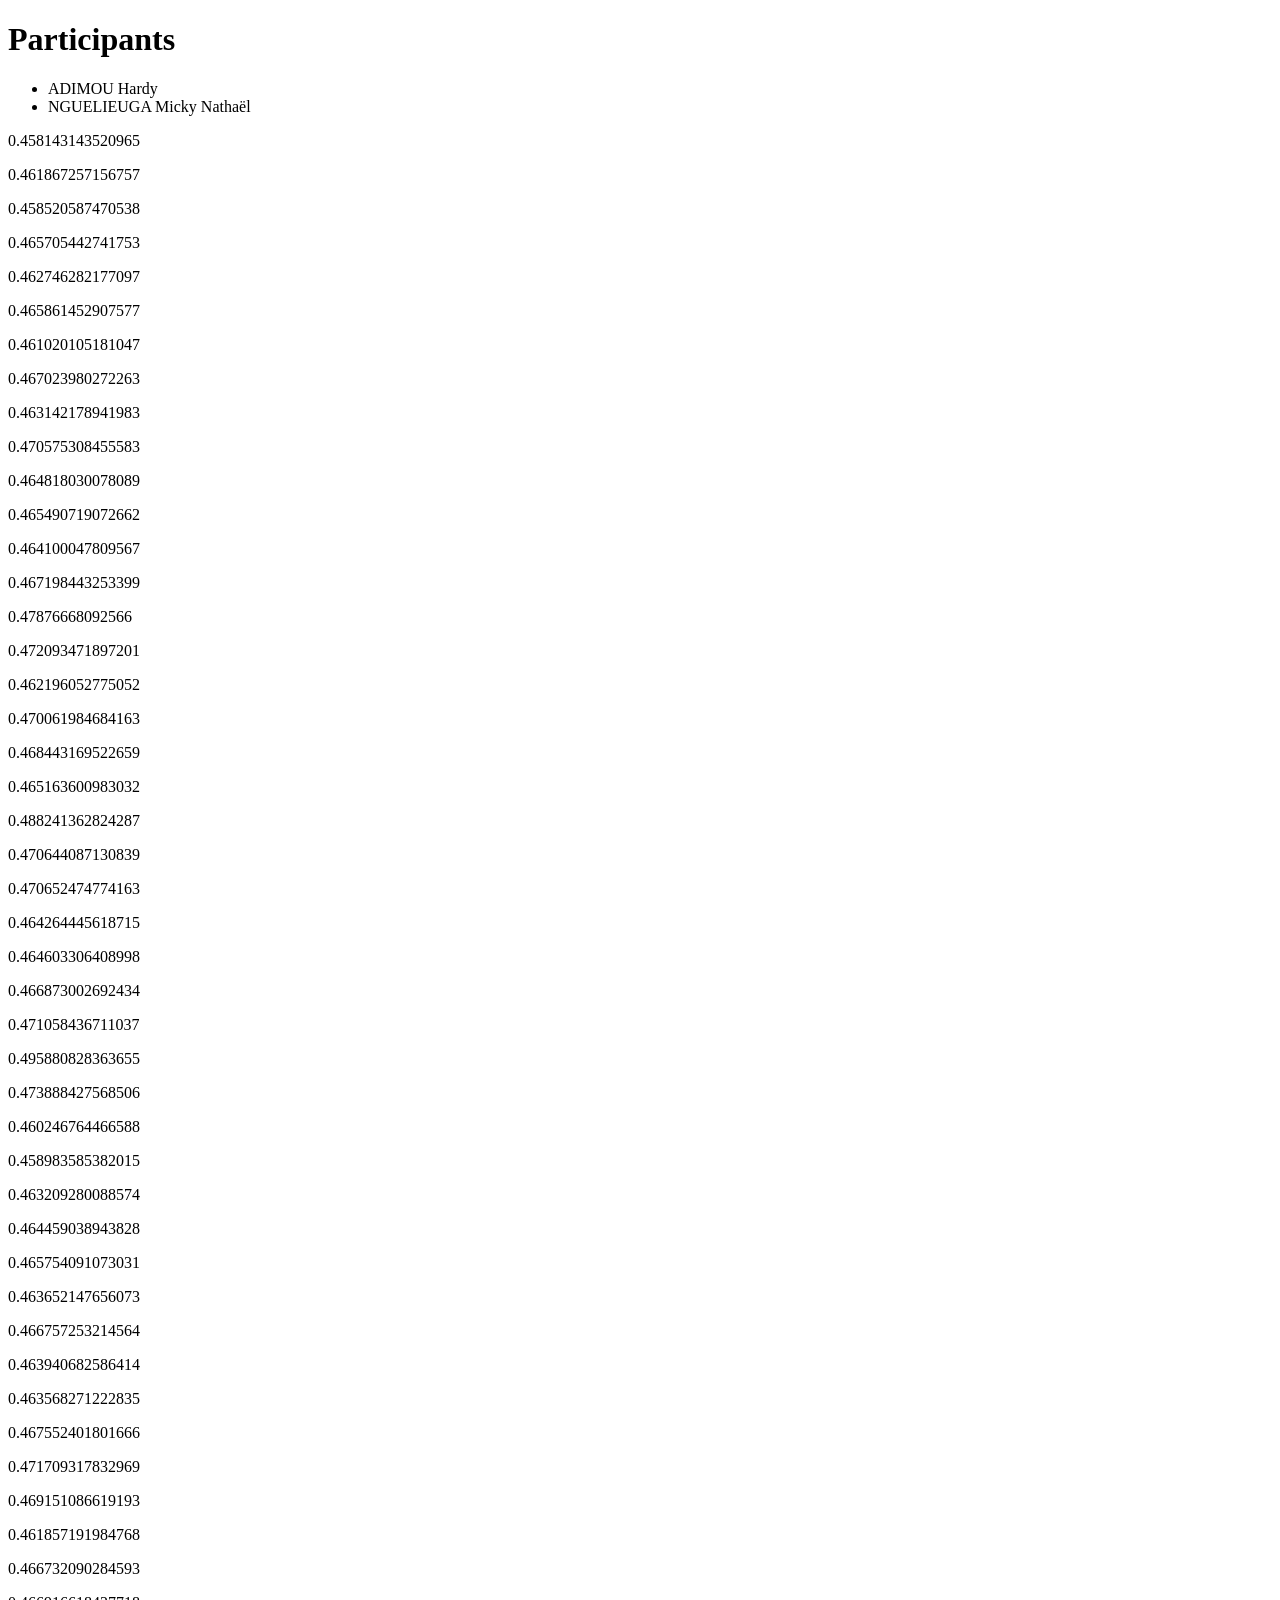
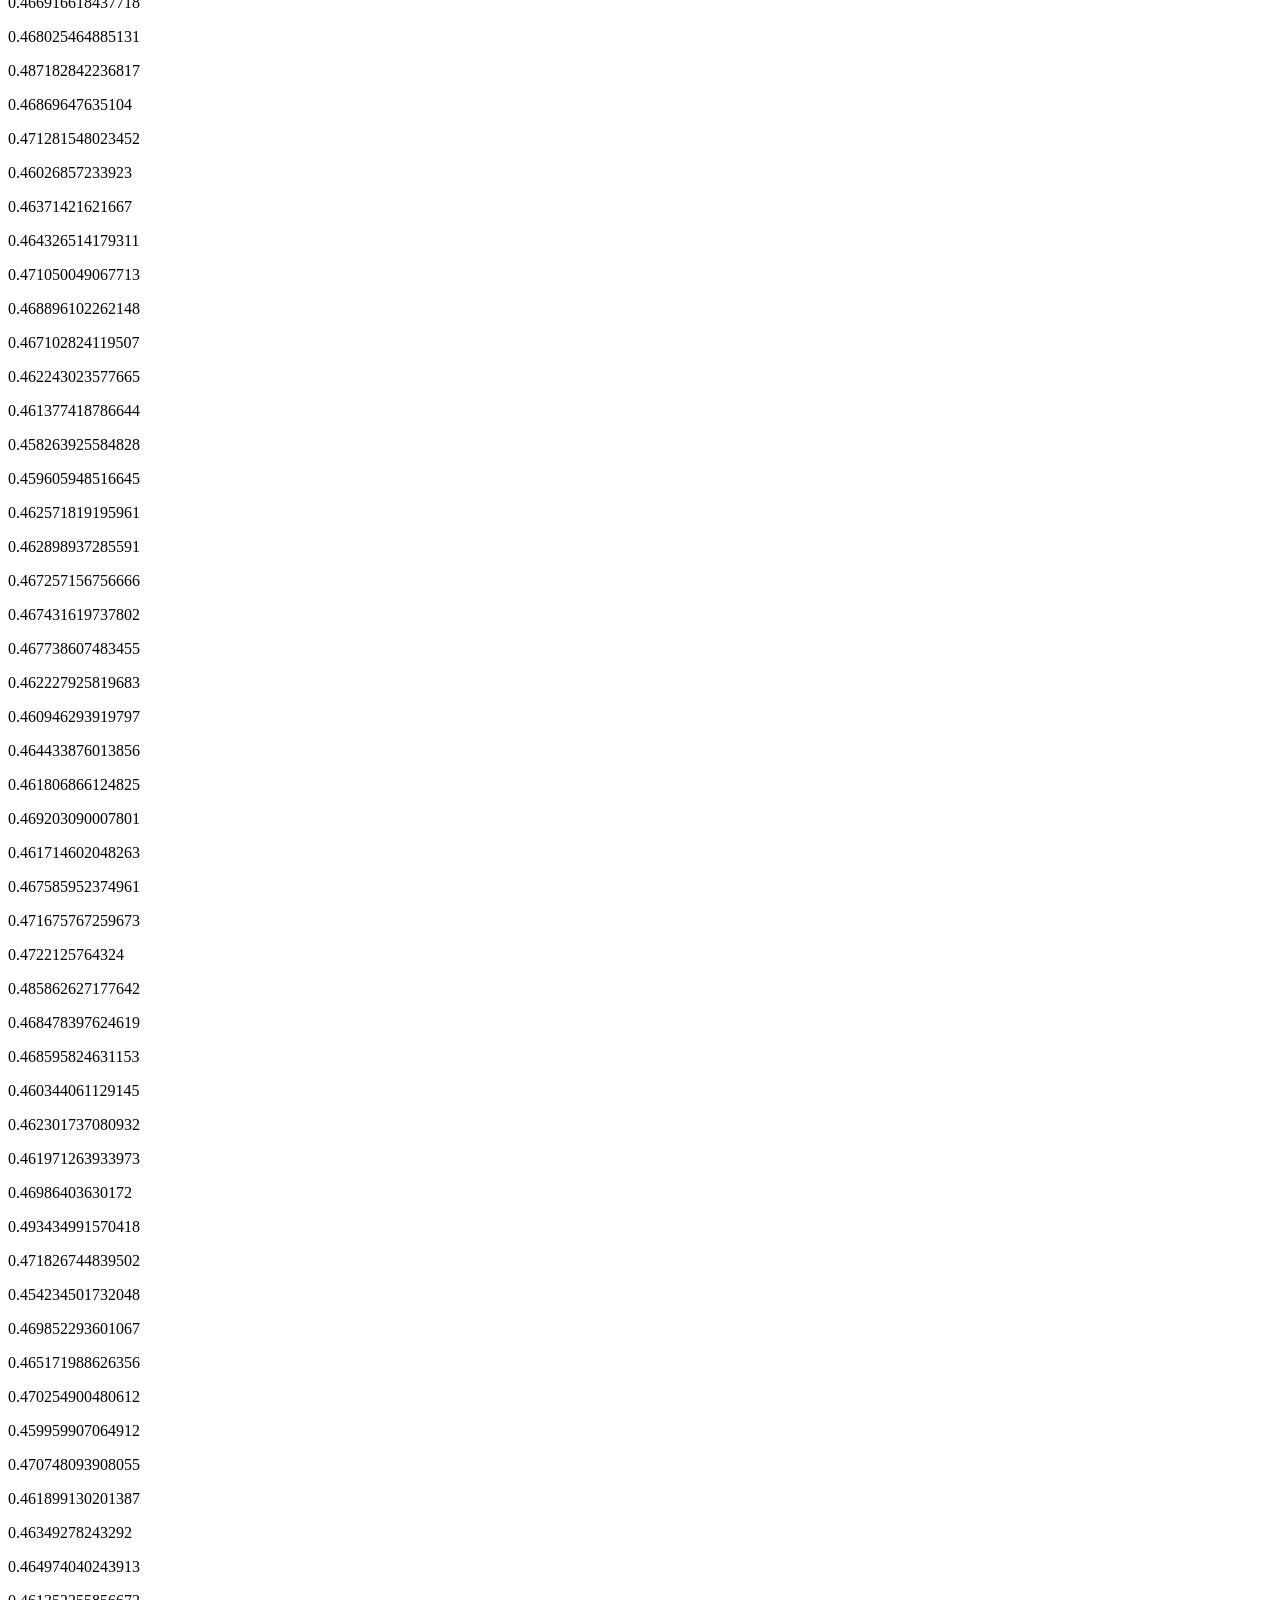
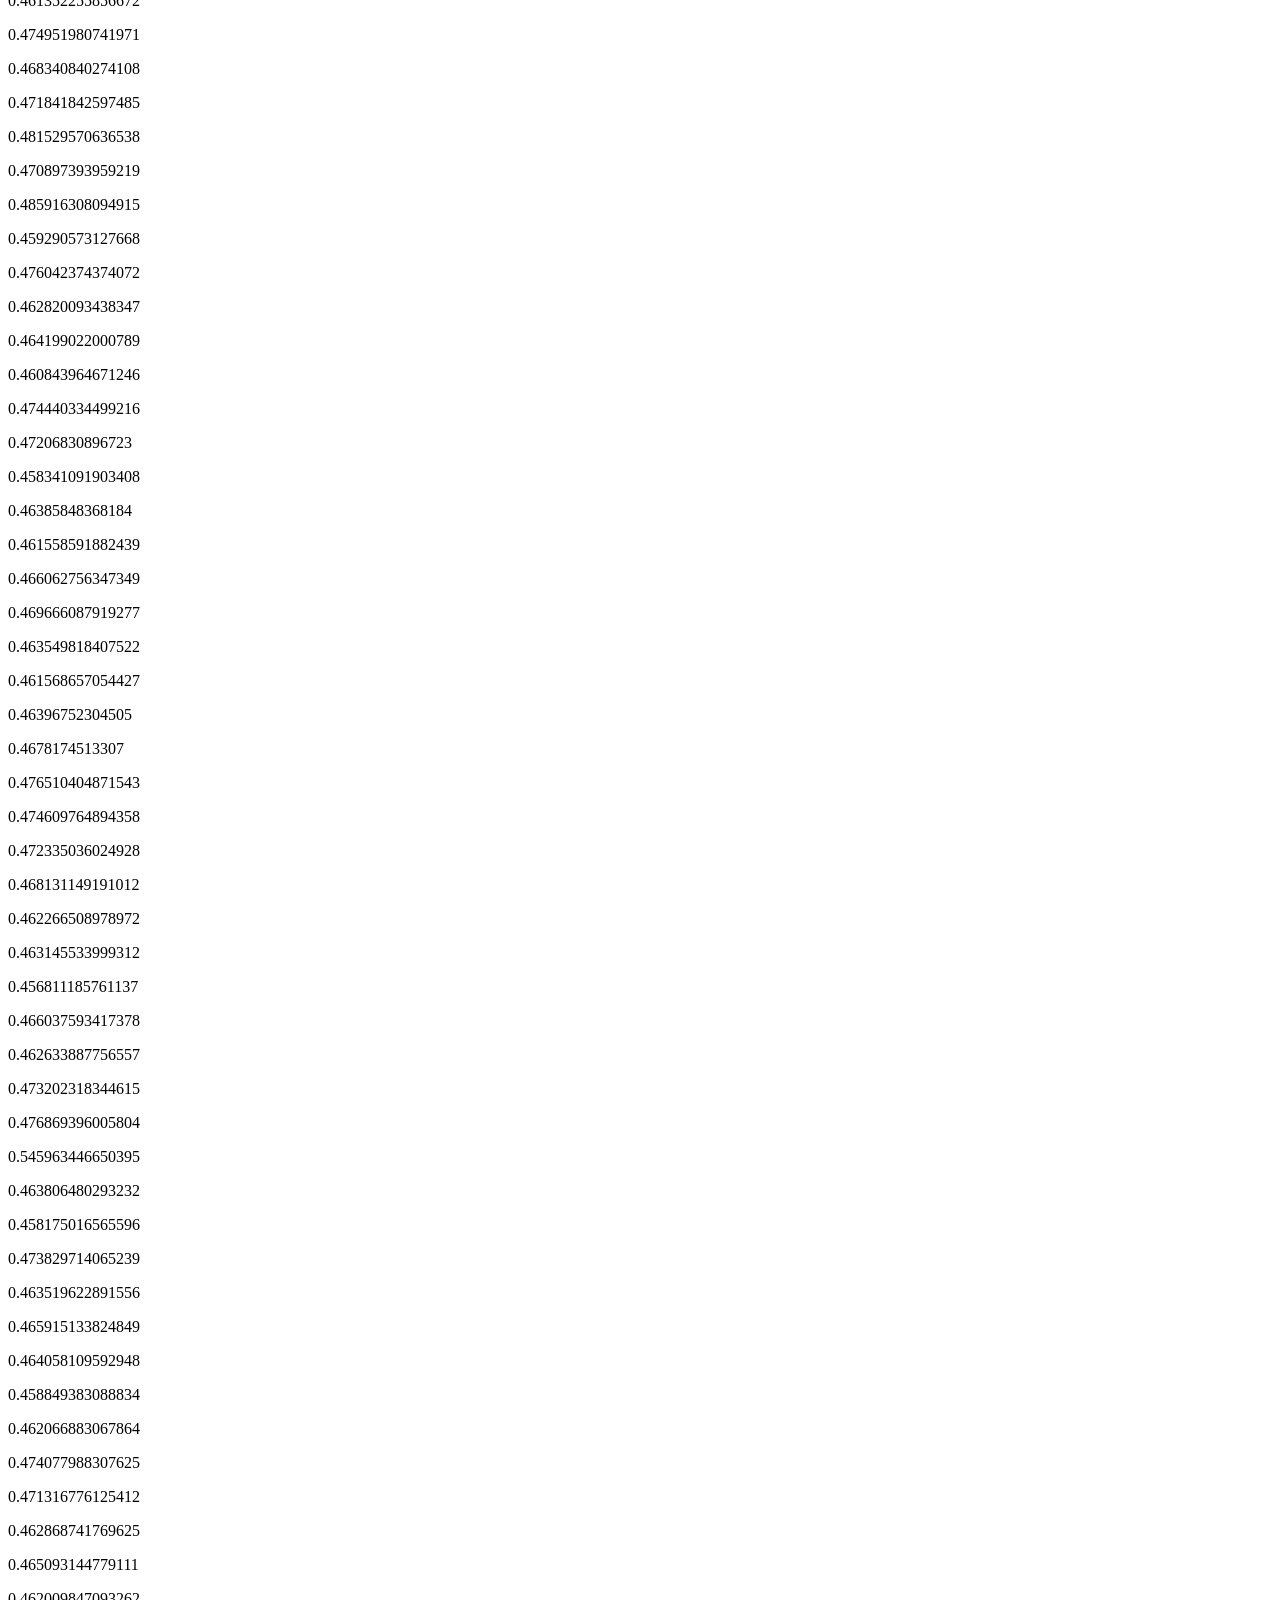
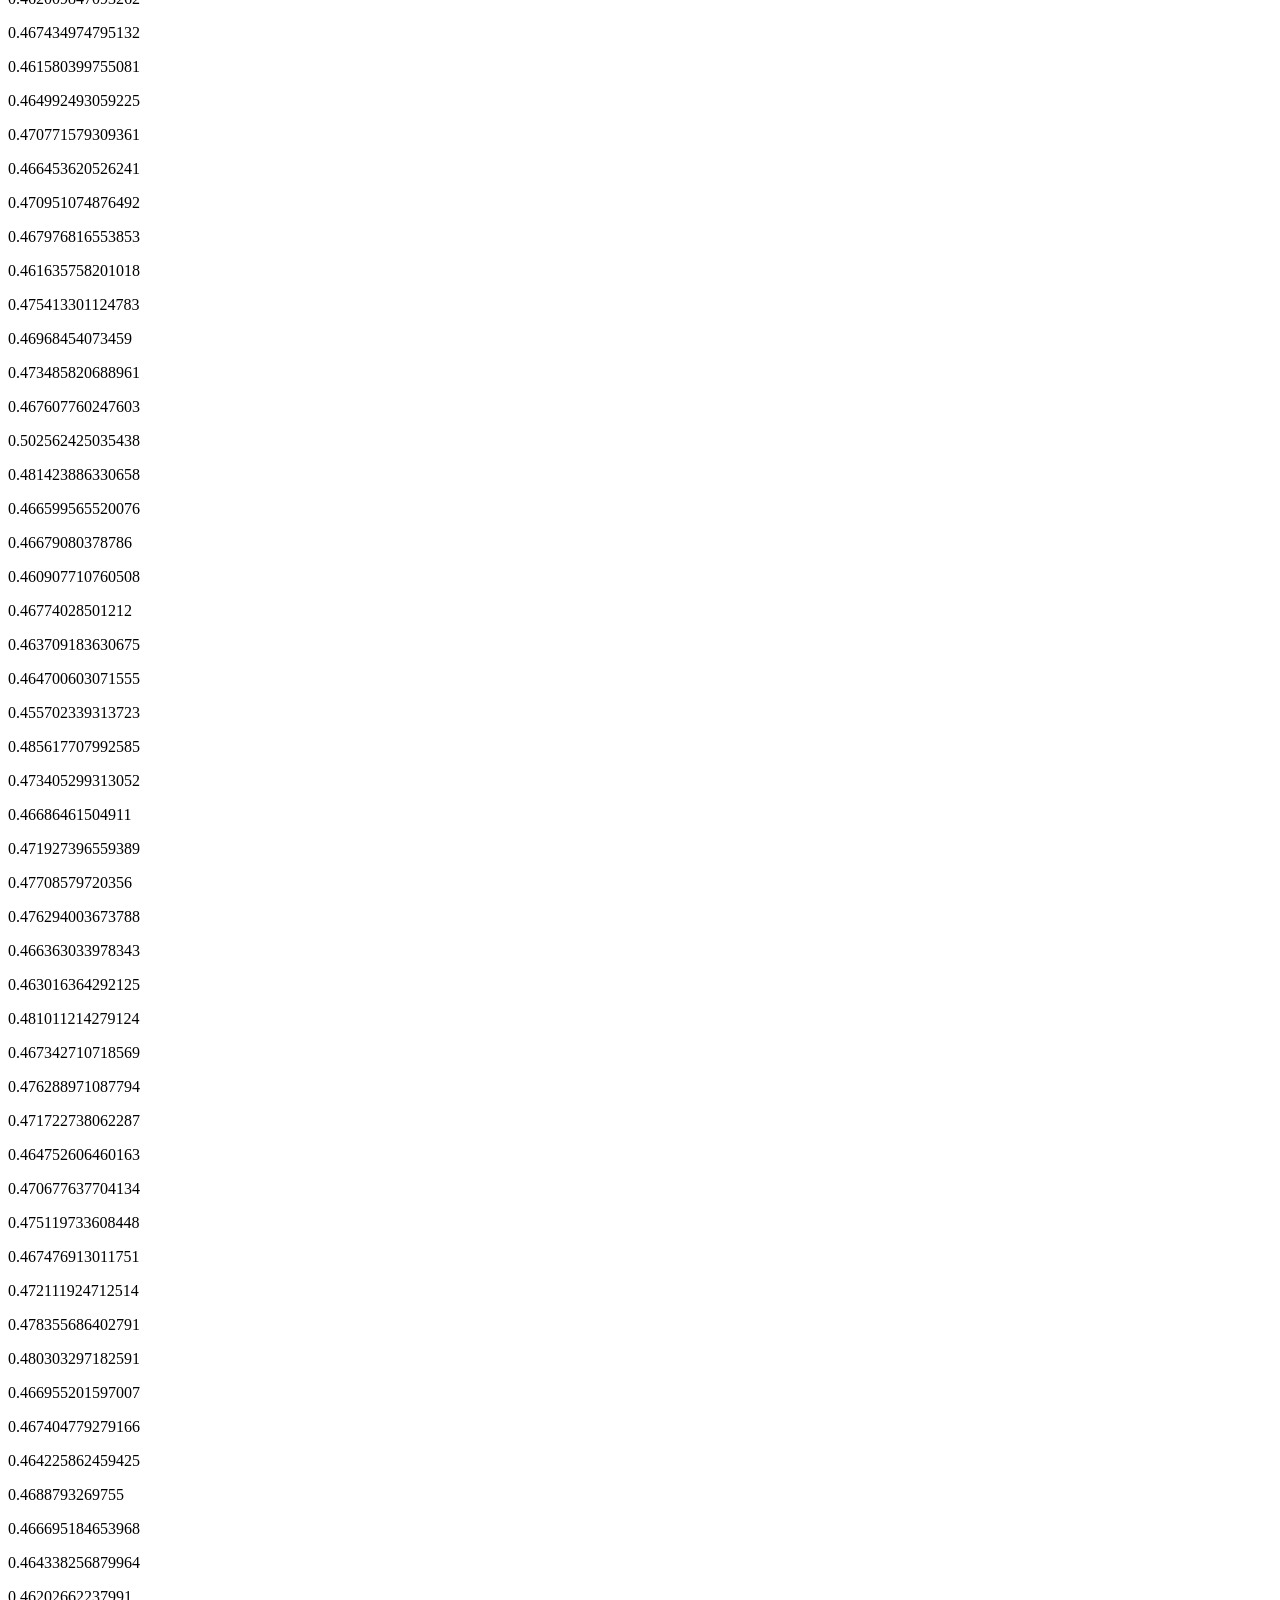
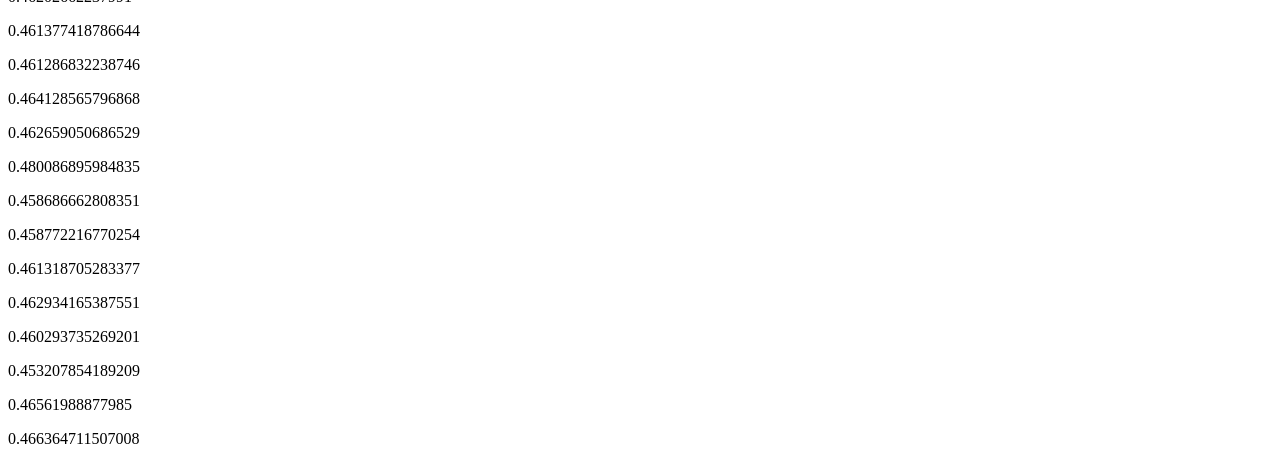
==== index.html @ 24186b00 "initial commit" ====
<!DOCTYPE html>
<html>
<head>
	<title>Visu</title>
	<script type="text/javascript" src="data.js"></script>
	<script type="text/javascript" src="d3.v7.min.js"></script>
</head>
<body>
<h1>Participants</h1>
<ul>
    <li>ADIMOU Hardy</li>
    <li>NGUELIEUGA Micky Nathaël</li>
</ul>
<div id="container"></div>
<script>
	var p = d3.select("#container").selectAll("p")
		.data(data)
		.enter()
		.append("p")
		.text(function (d) {
			return d["Cash flow rate"];
		});
</script>
</body>
</html>
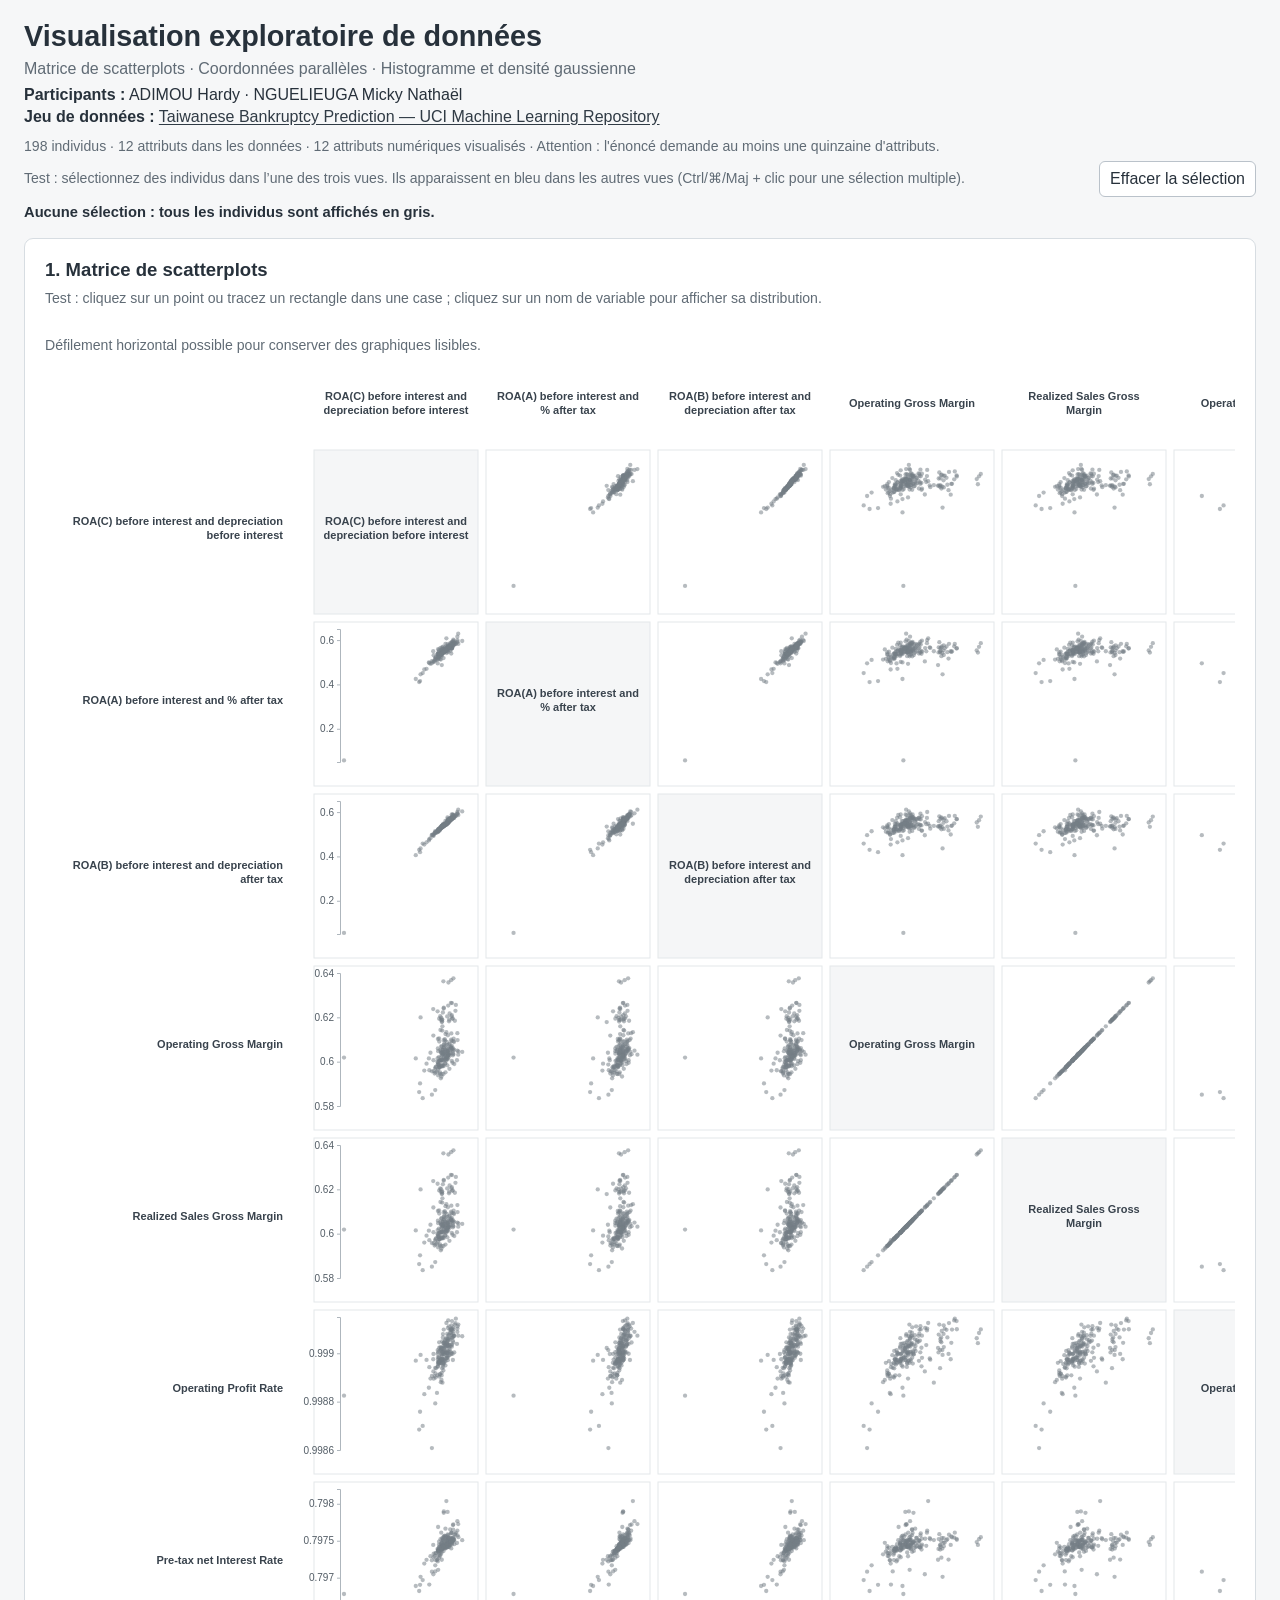
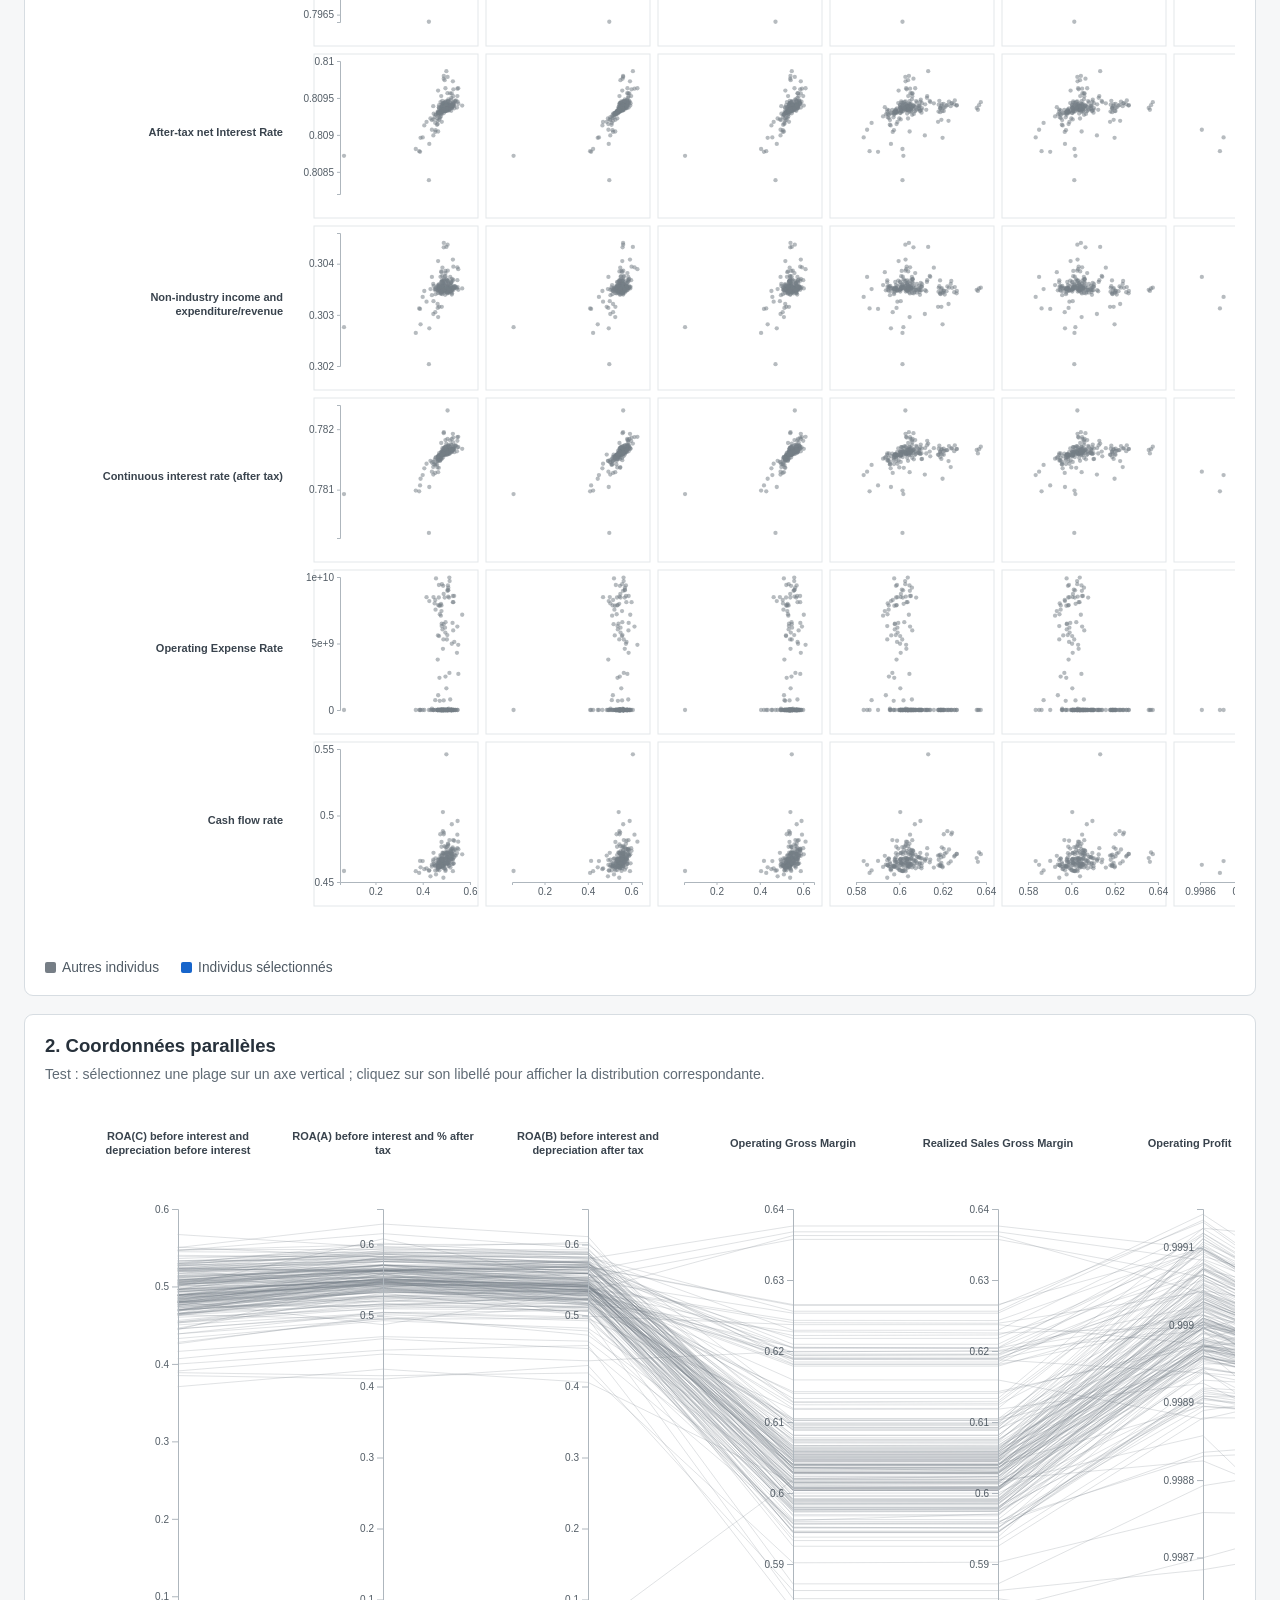
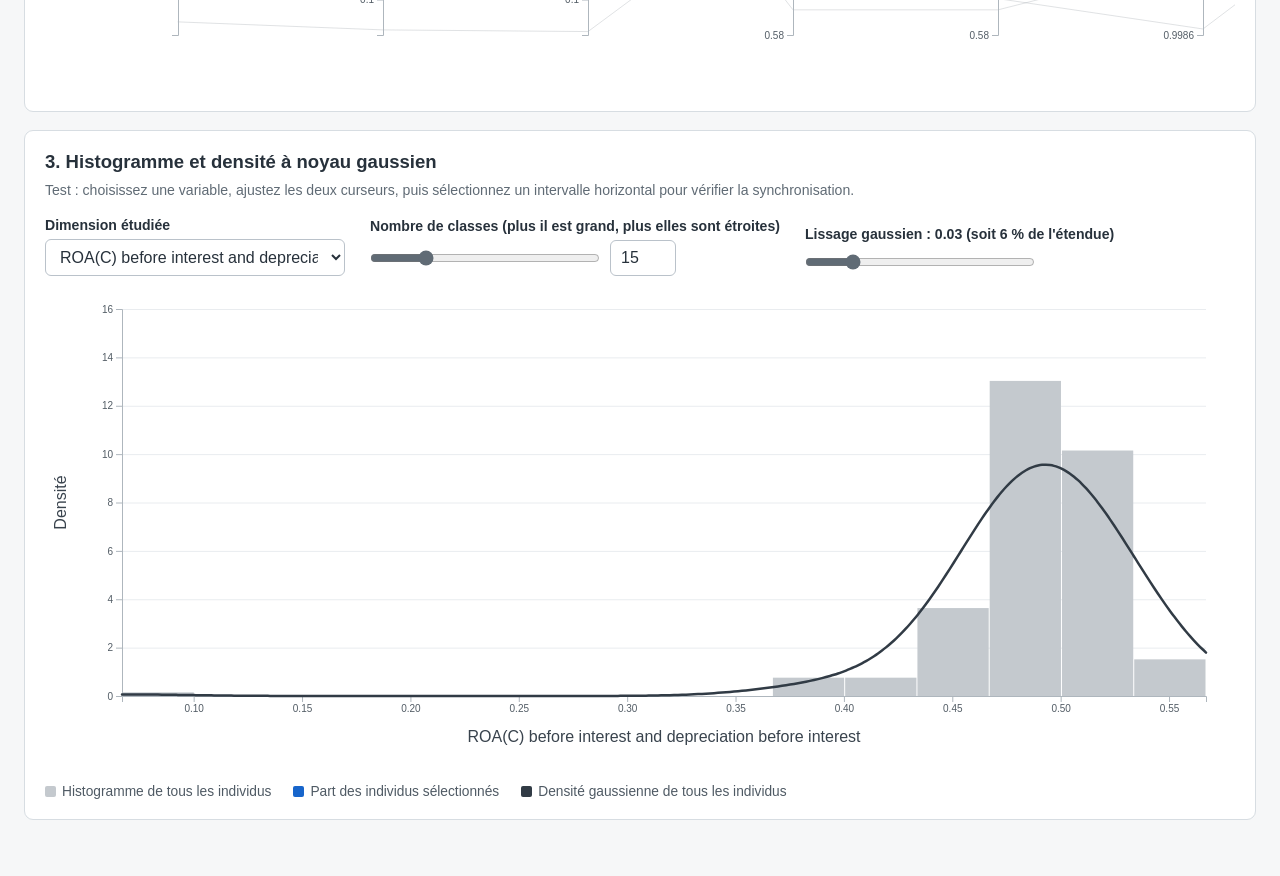
==== commit 713c75b5: "version améliorée juste les textes dans la vue à revoir" ====
--- a/index.html
+++ b/index.html
@@ -1,34 +1,546 @@
 <!DOCTYPE html>
-<html>
+<html lang="fr">
 <head>
-	<title>Visu</title>
-	<script type="text/javascript" src="data.js"></script>
-	<script type="text/javascript" src="d3.v7.min.js"></script>
+  <meta charset="UTF-8">
+  <meta name="viewport" content="width=device-width, initial-scale=1">
+  <title>TP D3.js — Visualisation exploratoire</title>
+  <!-- Conserver ces deux fichiers dans le même dossier que ce HTML. -->
+  <script src="data.js"></script>
+  <script src="d3.v7.min.js"></script>
+  <link rel="stylesheet" href="style.css">
 </head>
 <body>
-<h1>Participants</h1>
-<ul>
-    <li>ADIMOU Hardy</li>
-    <li>NGUELIEUGA Micky Nathaël</li>
-</ul>
-<div id="container"></div>
+<main>
+  <header>
+    <h1>Visualisation exploratoire de données</h1>
+    <p class="muted">Matrice de scatterplots · Coordonnées parallèles · Histogramme et densité gaussienne</p>
+    <div class="header-meta">
+      <p><strong>Participants :</strong> ADIMOU Hardy · NGUELIEUGA Micky Nathaël</p>
+      <p><strong>Jeu de données :</strong> <a href="https://archive.ics.uci.edu/dataset/572/taiwanese+bankruptcy+prediction" target="_blank" rel="noopener noreferrer">Taiwanese Bankruptcy Prediction — UCI Machine Learning Repository</a></p>
+    </div>
+    <p class="meta" id="datasetInfo"></p>
+    <div class="panel-head">
+      <p class="hint">Test : sélectionnez des individus dans l’une des trois vues. Ils apparaissent en bleu dans les autres vues (Ctrl/⌘/Maj + clic pour une sélection multiple).</p>
+      <button type="button" id="clearSelection">Effacer la sélection</button>
+    </div>
+    <p id="selectionStatus" aria-live="polite">Aucune sélection.</p>
+  </header>
+
+  <section id="errorBox" class="error" hidden></section>
+
+  <section class="panel" aria-labelledby="scatterTitle">
+    <div class="panel-head">
+      <div>
+        <h2 id="scatterTitle">1. Matrice de scatterplots</h2>
+        <p class="hint">Test : cliquez sur un point ou tracez un rectangle dans une case ; cliquez sur un nom de variable pour afficher sa distribution.</p>
+      </div>
+      <p class="hint tip-right">Défilement horizontal possible pour conserver des graphiques lisibles.</p>
+    </div>
+    <div id="scatterMatrix" class="scroll-x"></div>
+    <div class="legend">
+      <span><i class="swatch swatch-neutral"></i>Autres individus</span>
+      <span><i class="swatch swatch-selected"></i>Individus sélectionnés</span>
+    </div>
+  </section>
+
+  <section class="panel" aria-labelledby="parallelTitle">
+    <h2 id="parallelTitle">2. Coordonnées parallèles</h2>
+    <p class="hint">Test : sélectionnez une plage sur un axe vertical ; cliquez sur son libellé pour afficher la distribution correspondante.</p>
+    <div id="parallelCoordinates" class="scroll-x"></div>
+  </section>
+
+  <section class="panel" id="distributionPanel" aria-labelledby="distributionTitle">
+    <h2 id="distributionTitle">3. Histogramme et densité à noyau gaussien</h2>
+    <p class="hint">Test : choisissez une variable, ajustez les deux curseurs, puis sélectionnez un intervalle horizontal pour vérifier la synchronisation.</p>
+    <div class="toolbar">
+      <div class="control">
+        <label for="dimensionSelect">Dimension étudiée</label>
+        <select id="dimensionSelect"></select>
+      </div>
+      <div class="control">
+        <label for="binsRange">Nombre de classes (plus il est grand, plus elles sont étroites)</label>
+        <div class="bin-control">
+          <input id="binsRange" type="range" min="2" max="60" step="1" value="15">
+          <input id="binsInput" type="number" min="2" max="60" step="1" value="15" aria-label="Nombre exact de classes">
+        </div>
+      </div>
+      <div class="control">
+        <label for="bandwidthInput">Lissage gaussien : <span id="bandwidthValue">—</span></label>
+        <input id="bandwidthInput" type="range" min="0.5" max="30" step="0.5" value="6">
+      </div>
+    </div>
+    <div id="distribution" class="scroll-x"></div>
+    <div class="legend">
+      <span><i class="swatch swatch-histogram"></i>Histogramme de tous les individus</span>
+      <span><i class="swatch swatch-selected"></i>Part des individus sélectionnés</span>
+      <span><i class="swatch swatch-density"></i>Densité gaussienne de tous les individus</span>
+    </div>
+  </section>
+</main>
+
 <script>
-	var p = d3.select("#container").selectAll("p")
-		.data(data)
-		.enter()
-		.append("p")
-		.text(function (d) {
-			return d["Cash flow rate"];
-		});
+(() => {
+  "use strict";
+
+  const errorBox = document.getElementById("errorBox");
+  const showError = message => {
+    errorBox.hidden = false;
+    errorBox.textContent = message;
+  };
+  if (typeof d3 === "undefined") {
+    showError("D3.js n'a pas été chargé. Place le fichier d3.v7.min.js dans le même dossier que ce fichier HTML.");
+    return;
+  }
+  if (typeof data === "undefined" || !Array.isArray(data) || data.length === 0) {
+    showError("Le tableau « data » est absent ou vide. Vérifie que data.js définit un tableau nommé data.");
+    return;
+  }
+
+  // Évite notamment de convertir les chaînes vides (ou ne contenant que des espaces) en zéro.
+  const isNumeric = v => v !== null && v !== undefined && typeof v !== "boolean" &&
+    !(typeof v === "string" && v.trim() === "") && Number.isFinite(Number(v));
+  const allKeys = Object.keys(data[0]);
+  const dimensions = allKeys.filter(k => data.some(d => d != null && isNumeric(d[k])));
+  const rows = data.map((original, index) => {
+    const item = { __id: index };
+    for (const key of dimensions) {
+      item[key] = original != null && isNumeric(original[key]) ? Number(original[key]) : NaN;
+    }
+    return item;
+  });
+  if (dimensions.length < 2) {
+    showError("Deux attributs numériques au minimum sont nécessaires. Attributs numériques détectés : " + dimensions.length + ".");
+    return;
+  }
+
+  const selected = new Set();
+  const colors = { neutral: "#767e86", accent: "#1765cb" };
+  const scatterNode = document.getElementById("scatterMatrix");
+  const parallelNode = document.getElementById("parallelCoordinates");
+  const distributionNode = document.getElementById("distribution");
+  const dimensionSelect = document.getElementById("dimensionSelect");
+  const binsRange = document.getElementById("binsRange");
+  const binsInput = document.getElementById("binsInput");
+  const bandwidthInput = document.getElementById("bandwidthInput");
+  const bandwidthValue = document.getElementById("bandwidthValue");
+  const statusNode = document.getElementById("selectionStatus");
+  const fmt = d3.format(".3~g");
+  // Mesurer le texte avec la police du SVG et revenir à la ligne sans supprimer de lettres.
+  // Le dessin reste reproductible d'un navigateur à l'autre grâce à des tailles explicites.
+  const textCanvas = document.createElement("canvas");
+  const textContext = textCanvas.getContext("2d");
+  function splitLines(text, maxWidth, fontSize = 11, fontWeight = 600) {
+    textContext.font = `${fontWeight} ${fontSize}px Arial`;
+    const fits = value => textContext.measureText(value).width <= maxWidth;
+    const lines = [];
+    let current = "";
+    for (const word of String(text).trim().split(/\s+/)) {
+      const candidate = current ? `${current} ${word}` : word;
+      if (fits(candidate)) { current = candidate; continue; }
+      if (current) { lines.push(current); current = ""; }
+      // Les noms sans espaces sont également coupés en lignes, jamais tronqués.
+      let piece = "";
+      for (const char of word) {
+        if (piece && !fits(piece + char)) { lines.push(piece); piece = ""; }
+        piece += char;
+      }
+      current = piece;
+    }
+    if (current) lines.push(current);
+    return lines.length ? lines : [""];
+  }
+  function appendWrappedLabel(parent, key, x, centerY, maxWidth, options = {}) {
+    const fontSize = options.fontSize || 11;
+    const lineHeight = fontSize * 1.22;
+    const lines = splitLines(key, maxWidth, fontSize, 600);
+    const text = parent.append("text")
+      .attr("class", options.className || "matrix-label")
+      .attr("x", x)
+      .attr("y", centerY - (lines.length - 1) * lineHeight / 2)
+      .attr("text-anchor", options.anchor || "middle")
+      .attr("font-size", fontSize);
+    lines.forEach((line, i) => text.append("tspan")
+      .attr("x", x).attr("dy", i ? lineHeight : 0).text(line));
+    if (options.onClick) text.on("click", () => options.onClick(key));
+    text.append("title").text(`${key} — afficher sa distribution`);
+    return text;
+  }
+  const validRows = key => rows.filter(d => Number.isFinite(d[key]));
+
+  for (const k of dimensions) dimensionSelect.add(new Option(k, k));
+  document.getElementById("datasetInfo").textContent =
+    `${rows.length} individus · ${allKeys.length} attributs dans les données · ${dimensions.length} attributs numériques visualisés` +
+    (allKeys.length < 15 ? " · Attention : l'énoncé demande au moins une quinzaine d'attributs." : "");
+
+  // Une seule zone de brossage active à la fois, quelle que soit la vue.
+  let brushRefs = [];
+  let distributionState = null;
+  function clearOtherBrushes(except = null) {
+    for (const ref of brushRefs) {
+      // Ne pas déclencher des centaines d’événements si aucune zone n’est active.
+      if (ref.node !== except && d3.brushSelection(ref.node) !== null) {
+        d3.select(ref.node).call(ref.brush.move, null);
+      }
+    }
+  }
+  function replaceSelection(ids, exceptBrush = null) {
+    clearOtherBrushes(exceptBrush);
+    selected.clear();
+    for (const id of ids) selected.add(id);
+    refreshHighlights();
+  }
+  function toggleSelection(id) {
+    clearOtherBrushes();
+    if (selected.has(id)) selected.delete(id);
+    else selected.add(id);
+    refreshHighlights();
+  }
+  function updateStatus() {
+    statusNode.textContent = selected.size
+      ? `${selected.size} individu${selected.size > 1 ? "s" : ""} sélectionné${selected.size > 1 ? "s" : ""} sur ${rows.length}.`
+      : "Aucune sélection : tous les individus sont affichés en gris.";
+  }
+  function refreshHighlights() {
+    const hasSelection = selected.size > 0;
+    d3.select(scatterNode).selectAll(".point")
+      .attr("fill", d => selected.has(d.__id) ? colors.accent : colors.neutral)
+      .attr("opacity", d => selected.has(d.__id) ? 1 : (hasSelection ? .11 : .53))
+      .attr("r", d => selected.has(d.__id) ? 3.6 : (dimensions.length >= 12 ? 2.15 : 2.8))
+      .attr("stroke", d => selected.has(d.__id) ? "white" : "none")
+      .attr("stroke-width", d => selected.has(d.__id) ? .7 : 0);
+    d3.select(parallelNode).selectAll(".individual")
+      .attr("stroke", d => selected.has(d.__id) ? colors.accent : colors.neutral)
+      .attr("opacity", d => selected.has(d.__id) ? .96 : (hasSelection ? .055 : .24))
+      .attr("stroke-width", d => selected.has(d.__id) ? 2.1 : .95)
+      .sort((a, b) => Number(selected.has(a.__id)) - Number(selected.has(b.__id)));
+
+    // L'histogramme total reste gris. La partie correspondant aux individus
+    // sélectionnés est superposée en bleu, avec la MÊME normalisation.
+    if (distributionState) {
+      const { key, bins, binWidth, minimum, maximum, total, x, y } = distributionState;
+      for (const bin of bins) bin.selectedCount = 0;
+      for (const d of rows) {
+        if (!selected.has(d.__id) || !Number.isFinite(d[key])) continue;
+        const value = d[key];
+        let index = value === maximum ? bins.length - 1 : Math.floor((value - minimum) / binWidth);
+        index = Math.max(0, Math.min(bins.length - 1, index));
+        bins[index].selectedCount++;
+      }
+      d3.select(distributionNode).selectAll(".selected-bar")
+        .attr("x", d => x(d.x0) + .5)
+        .attr("width", d => Math.max(0, x(d.x1) - x(d.x0) - 1))
+        .attr("y", d => y(d.selectedCount / (total * binWidth)))
+        .attr("height", d => y(0) - y(d.selectedCount / (total * binWidth)))
+        .attr("opacity", hasSelection ? 1 : 0);
+    }
+    updateStatus();
+  }
+
+  function displayDimension(key) {
+    dimensionSelect.value = key;
+    drawDistribution();
+    document.getElementById("distributionPanel").scrollIntoView({ behavior: "smooth", block: "start" });
+  }
+
+  function drawScatterMatrix() {
+    scatterNode.innerHTML = "";
+    const n = dimensions.length;
+    const viewportWidth = scatterNode.clientWidth || 1100;
+    const baseCell = Math.max(172, Math.min(220, Math.floor((viewportWidth - 300) / n)));
+    const rowLineCount = Math.max(...dimensions.map(k => splitLines(k, 223).length));
+    const cell = Math.max(baseCell, Math.ceil(rowLineCount * 13.5 + 24));
+    const topLineCount = Math.max(...dimensions.map(k => splitLines(k, cell - 24).length));
+    // Marges calculées : pas de texte coupé, même si les noms sont longs.
+    const margin = { top: Math.max(78, Math.ceil(topLineCount * 13.5 + 23)), right: 28, bottom: 27, left: 265 };
+    const width = margin.left + n * cell + margin.right;
+    const height = margin.top + n * cell + margin.bottom;
+    const svg = d3.select(scatterNode).append("svg")
+      .attr("viewBox", `0 0 ${width} ${height}`)
+      .attr("width", width).attr("height", height)
+      .style("width", `${width}px`)
+      .style("height", `${height}px`)
+      .attr("role", "img").attr("aria-label", "Matrice de comparaison de toutes les dimensions deux à deux");
+
+    const extents = {};
+    for (const key of dimensions) {
+      let extent = d3.extent(validRows(key), d => d[key]);
+      if (extent[0] === extent[1]) extent = [extent[0] - 1, extent[1] + 1];
+      extents[key] = extent;
+    }
+    const inner = { left: 30, right: cell - 12, top: 11, bottom: cell - 28 };
+
+    dimensions.forEach((key, index) => {
+      appendWrappedLabel(svg, key, margin.left + index * cell + cell / 2, margin.top / 2, cell - 24,
+        { className: "matrix-heading matrix-label matrix-dimension", onClick: displayDimension });
+      appendWrappedLabel(svg, key, margin.left - 27, margin.top + index * cell + cell / 2, margin.left - 42,
+        { className: "matrix-row-label matrix-label matrix-dimension", anchor: "end", onClick: displayDimension });
+    });
+
+    dimensions.forEach((yKey, r) => dimensions.forEach((xKey, c) => {
+      const g = svg.append("g")
+        .attr("transform", `translate(${margin.left + c * cell},${margin.top + r * cell})`);
+      g.append("rect").attr("x", 4).attr("y", 4)
+        .attr("width", cell - 8).attr("height", cell - 8)
+        .attr("fill", r === c ? "#f5f6f7" : "#fff")
+        .attr("stroke", "#e3e7ea");
+
+      if (r === c) {
+        appendWrappedLabel(g, xKey, cell / 2, cell / 2, cell - 24,
+          { className: "matrix-label matrix-dimension", fontSize: 11, onClick: displayDimension });
+        return;
+      }
+
+      const x = d3.scaleLinear().domain(extents[xKey]).nice().range([inner.left, inner.right]);
+      const y = d3.scaleLinear().domain(extents[yKey]).nice().range([inner.bottom, inner.top]);
+      // Sélection rectangulaire : les deux coordonnées doivent être dans la zone.
+      const brush = d3.brush()
+        .extent([[inner.left, inner.top], [inner.right, inner.bottom]])
+        .on("end", function(event) {
+          if (!event.sourceEvent) return; // Ignorer les effacements programmatiques.
+          if (!event.selection) {
+            replaceSelection([], this);
+            return;
+          }
+          const [[x0, y0], [x1, y1]] = event.selection;
+          const ids = rows.filter(d => Number.isFinite(d[xKey]) && Number.isFinite(d[yKey]) &&
+            x(d[xKey]) >= x0 && x(d[xKey]) <= x1 &&
+            y(d[yKey]) >= y0 && y(d[yKey]) <= y1).map(d => d.__id);
+          replaceSelection(ids, this);
+        });
+      // Placer le brush avant les points conserve les clics sur les points.
+      const brushGroup = g.append("g").attr("class", "brush").call(brush);
+      brushRefs.push({ node: brushGroup.node(), brush });
+
+      g.selectAll(".point")
+        .data(rows.filter(d => Number.isFinite(d[xKey]) && Number.isFinite(d[yKey])))
+        .join("circle").attr("class", "point")
+        .attr("cx", d => x(d[xKey])).attr("cy", d => y(d[yKey]))
+        .on("click", (event, d) => {
+          event.stopPropagation();
+          if (event.ctrlKey || event.metaKey || event.shiftKey) toggleSelection(d.__id);
+          else replaceSelection([d.__id]);
+        })
+        .append("title")
+        .text(d => `Individu n° ${d.__id + 1}\n${xKey} : ${fmt(d[xKey])}\n${yKey} : ${fmt(d[yKey])}`);
+
+      // Graduations seulement sur le bord inférieur/gauche : lecture sans surcharge.
+      if (r === n - 1) {
+        g.append("g").attr("class", "axis")
+          .attr("transform", `translate(0,${inner.bottom})`)
+          .call(d3.axisBottom(x).ticks(3).tickSize(3).tickFormat(d3.format("~g")));
+      }
+      if (c === 0) {
+        g.append("g").attr("class", "axis")
+          .attr("transform", `translate(${inner.left},0)`)
+          .call(d3.axisLeft(y).ticks(3).tickSize(3).tickFormat(d3.format("~g")));
+      }
+    }));
+  }
+
+  function drawParallel() {
+    parallelNode.innerHTML = "";
+    // Espacer les axes : leurs libellés, même longs, tiennent sur plusieurs lignes.
+    const axisGap = 205;
+    const axisLabelLines = Math.max(...dimensions.map(k => splitLines(k, 188).length));
+    const margin = { top: Math.max(112, Math.ceil(axisLabelLines * 13.5 + 36)), right: 133, bottom: 42, left: 133 };
+    const width = Math.max(parallelNode.clientWidth || 1100, (dimensions.length - 1) * axisGap + margin.left + margin.right);
+    const height = margin.top + 426 + margin.bottom;
+    const x = d3.scalePoint().domain(dimensions).range([margin.left, width - margin.right]);
+    const y = {};
+    for (const key of dimensions) {
+      let extent = d3.extent(validRows(key), d => d[key]);
+      if (extent[0] === extent[1]) extent = [extent[0] - 1, extent[1] + 1];
+      y[key] = d3.scaleLinear().domain(extent).nice().range([height - margin.bottom, margin.top]);
+    }
+    const line = d3.line()
+      .defined(([key, value]) => Number.isFinite(value))
+      .x(([key]) => x(key)).y(([key, value]) => y[key](value));
+    const svg = d3.select(parallelNode).append("svg")
+      .attr("viewBox", `0 0 ${width} ${height}`)
+      .attr("width", width).attr("height", height)
+      .style("width", `${width}px`)
+      .style("height", `${height}px`)
+      .attr("role", "img").attr("aria-label", "Visualisation en coordonnées parallèles");
+
+    const lines = svg.append("g");
+    lines.selectAll("path").data(rows).join("path")
+      .attr("class", "individual line")
+      .attr("d", d => line(dimensions.map(key => [key, d[key]])))
+      .on("click", (event, d) => {
+        if (event.ctrlKey || event.metaKey || event.shiftKey) toggleSelection(d.__id);
+        else replaceSelection([d.__id]);
+      })
+      .append("title").text(d => `Individu n° ${d.__id + 1}`);
+
+    const axes = svg.selectAll(".dimension-axis").data(dimensions).join("g")
+      .attr("class", "dimension-axis")
+      .attr("transform", key => `translate(${x(key)},0)`);
+    axes.append("g").attr("class", "axis")
+      .each(function(key) { d3.select(this).call(d3.axisLeft(y[key]).ticks(6).tickFormat(d3.format("~g"))); });
+    axes.each(function(key) {
+      appendWrappedLabel(d3.select(this), key, 0, margin.top / 2 - 6, 188,
+        { className: "dimension-label", fontSize: 11, onClick: displayDimension });
+    });
+    axes.each(function(key) {
+      const brush = d3.brushY()
+        .extent([[-12, margin.top], [12, height - margin.bottom]])
+        .on("end", function(event) {
+          if (!event.sourceEvent) return;
+          if (!event.selection) {
+            replaceSelection([], this);
+            return;
+          }
+          const [v0, v1] = event.selection.map(y[key].invert).sort((a, b) => a - b);
+          replaceSelection(rows.filter(d => Number.isFinite(d[key]) && d[key] >= v0 && d[key] <= v1)
+            .map(d => d.__id), this);
+        });
+      const brushGroup = d3.select(this).append("g").attr("class", "brush").call(brush);
+      brushRefs.push({ node: brushGroup.node(), brush });
+    });
+  }
+
+  function gaussian(u) { return Math.exp(-u * u / 2) / Math.sqrt(2 * Math.PI); }
+
+  function drawDistribution() {
+    distributionNode.innerHTML = "";
+    // Retirer les anciennes zones de brossage détruites avec le SVG précédent.
+    brushRefs = brushRefs.filter(ref => ref.node.isConnected);
+    distributionState = null;
+    const key = dimensionSelect.value;
+    const values = validRows(key).map(d => d[key]);
+    if (!values.length) {
+      distributionNode.textContent = "Aucune valeur numérique pour cette dimension.";
+      return;
+    }
+    let [minimum, maximum] = d3.extent(values);
+    if (minimum === maximum) { minimum -= 1; maximum += 1; }
+    const count = Math.max(2, Math.min(60, Math.floor(Number(binsInput.value) || 15)));
+    binsInput.value = count;
+    binsRange.value = count;
+    const binWidth = (maximum - minimum) / count;
+
+    // Histogramme manuel : [a,b[ pour les classes ordinaires, [a,b] pour la dernière.
+    const bins = Array.from({ length: count }, (_, i) => ({
+      x0: minimum + i * binWidth,
+      x1: i === count - 1 ? maximum : minimum + (i + 1) * binWidth,
+      count: 0,
+      selectedCount: 0
+    }));
+    for (const value of values) {
+      let index = value === maximum ? count - 1 : Math.floor((value - minimum) / binWidth);
+      index = Math.max(0, Math.min(count - 1, index));
+      bins[index].count++;
+    }
+    // En divisant par N * largeur, l'aire totale de l'histogramme vaut 1.
+    for (const bin of bins) bin.density = bin.count / (values.length * binWidth);
+
+    // Slider en % de l'étendue ; valeur h effective exprimée dans l'unité de l'attribut.
+    const hPercent = Number(bandwidthInput.value);
+    const bandwidth = (maximum - minimum) * hPercent / 100;
+    bandwidthValue.textContent = `${fmt(bandwidth)} (soit ${hPercent} % de l'étendue)`;
+
+    const width = Math.max(760, distributionNode.clientWidth || 900);
+    const height = 470;
+    const margin = { top: 18, right: 29, bottom: 65, left: 77 };
+    const x = d3.scaleLinear().domain([minimum, maximum]).range([margin.left, width - margin.right]);
+    const pixelStep = 4; // Un échantillon tous les ~4 pixels pour la KDE.
+    const sampleCount = Math.max(2, Math.ceil((width - margin.left - margin.right) / pixelStep) + 1);
+    const samples = [];
+    for (let i = 0; i < sampleCount; i++) {
+      const xv = minimum + (maximum - minimum) * i / (sampleCount - 1);
+      const kde = d3.mean(values, v => gaussian((xv - v) / bandwidth)) / bandwidth;
+      samples.push({ x: xv, y: kde });
+    }
+    const maxBar = d3.max(bins, d => d.density) || 0;
+    const maxKde = d3.max(samples, d => d.y) || 0;
+    const y = d3.scaleLinear().domain([0, Math.max(maxBar, maxKde) * 1.12 || 1])
+      .nice().range([height - margin.bottom, margin.top]);
+    const svg = d3.select(distributionNode).append("svg")
+      .attr("viewBox", `0 0 ${width} ${height}`)
+      .attr("width", width).attr("height", height)
+      .style("width", `${width}px`)
+      .style("height", `${height}px`)
+      .attr("role", "img")
+      .attr("aria-label", `Histogramme et densité gaussienne de ${key}`);
+
+    svg.append("g").attr("class", "gridline").attr("transform", `translate(${margin.left},0)`)
+      .call(d3.axisLeft(y).ticks(6).tickSize(-(width - margin.left - margin.right)).tickFormat(""));
+    svg.append("g").attr("class", "axis").attr("transform", `translate(0,${height - margin.bottom})`)
+      .call(d3.axisBottom(x).ticks(Math.max(4, Math.floor(width / 120))));
+    svg.append("g").attr("class", "axis").attr("transform", `translate(${margin.left},0)`)
+      .call(d3.axisLeft(y).ticks(6));
+    svg.append("text").attr("x", (margin.left + width - margin.right) / 2).attr("y", height - 19)
+      .attr("text-anchor", "middle").attr("fill", "#39434d").text(key);
+    svg.append("text").attr("transform", "rotate(-90)")
+      .attr("x", -(height - margin.bottom + margin.top) / 2).attr("y", 21)
+      .attr("text-anchor", "middle").attr("fill", "#39434d").text("Densité");
+
+    svg.selectAll(".hist-bar").data(bins).join("rect").attr("class", "hist-bar")
+      .attr("x", d => x(d.x0) + .5)
+      .attr("y", d => y(d.density))
+      .attr("width", d => Math.max(0, x(d.x1) - x(d.x0) - 1))
+      .attr("height", d => y(0) - y(d.density));
+    svg.selectAll(".selected-bar").data(bins).join("rect").attr("class", "selected-bar");
+
+    svg.append("path").datum(samples)
+      .attr("class", "density-line line")
+      .attr("d", d3.line().x(d => x(d.x)).y(d => y(d.y)).curve(d3.curveMonotoneX));
+
+    // Brossage horizontal pour sélectionner des individus par valeurs de cet attribut.
+    const brush = d3.brushX()
+      .extent([[margin.left, margin.top], [width - margin.right, height - margin.bottom]])
+      .on("end", function(event) {
+        if (!event.sourceEvent) return;
+        if (!event.selection) {
+          replaceSelection([], this);
+          return;
+        }
+        const [minX, maxX] = event.selection.map(x.invert);
+        replaceSelection(rows.filter(d => Number.isFinite(d[key]) && d[key] >= minX && d[key] <= maxX)
+          .map(d => d.__id), this);
+      });
+    const brushGroup = svg.append("g").attr("class", "brush").call(brush);
+    brushRefs.push({ node: brushGroup.node(), brush });
+
+    distributionState = { key, bins, binWidth, minimum, maximum, total: values.length, x, y };
+    refreshHighlights();
+  }
+
+  function clearSelection() { replaceSelection([]); }
+  document.getElementById("clearSelection").addEventListener("click", clearSelection);
+  dimensionSelect.addEventListener("change", drawDistribution);
+  binsRange.addEventListener("input", () => {
+    binsInput.value = binsRange.value;
+    drawDistribution();
+  });
+  binsInput.addEventListener("input", () => {
+    if (binsInput.value === "") return;
+    if (!Number.isFinite(Number(binsInput.value))) return;
+    const value = Math.max(2, Math.min(60, Math.floor(Number(binsInput.value))));
+    binsRange.value = value;
+    if (Number(binsInput.value) >= 2 && Number(binsInput.value) <= 60) drawDistribution();
+  });
+  binsInput.addEventListener("change", () => {
+    binsInput.value = Math.max(2, Math.min(60, Math.floor(Number(binsInput.value)) || 15));
+    binsRange.value = binsInput.value;
+    drawDistribution();
+  });
+  bandwidthInput.addEventListener("input", drawDistribution);
+
+  function renderAll() {
+    brushRefs = []; // Les anciennes zones de brossage ne sont plus dans le DOM.
+    drawScatterMatrix();
+    drawParallel();
+    drawDistribution();
+    refreshHighlights();
+  }
+  renderAll();
+  let resizeTimer;
+  window.addEventListener("resize", () => {
+    clearTimeout(resizeTimer);
+    resizeTimer = setTimeout(renderAll, 180);
+  });
+})();
 </script>
 </body>
 </html>
-
-
-
-
-
-
-
-
-
--- a/style.css
+++ b/style.css
@@ -0,0 +1,81 @@
+:root {
+  font-family: Arial, Helvetica, sans-serif;
+  color: #27313b;
+  background: #f6f7f8;
+  --border: #d7dde2;
+  --muted: #606b75;
+  --gray: #767e86;
+  --light-gray: #c4c9ce;
+  --accent: #1765cb; /* Une seule couleur vive : les individus sélectionnés. */
+}
+* { box-sizing: border-box; }
+body { margin: 0; padding: 20px 24px 38px; }
+main { max-width: 1750px; margin: 0 auto; }
+h1 { margin: 0 0 6px; font-size: 1.8rem; }
+h2 { margin: 0 0 7px; font-size: 1.16rem; }
+p { margin: 7px 0; }
+.muted, .hint { color: var(--muted); }
+.hint { font-size: .88rem; line-height: 1.5; }
+header { margin-bottom: 18px; }
+.panel {
+  margin: 0 0 18px;
+  padding: 20px;
+  background: #fff;
+  border: 1px solid var(--border);
+  border-radius: 9px;
+}
+.panel-head { display: flex; align-items: flex-start; justify-content: space-between; gap: 12px; flex-wrap: wrap; }
+.scroll-x { width: 100%; min-width: 0; max-width: 100%; overflow-x: auto; overflow-y: hidden; padding: 5px 0 14px; }
+.scroll-x svg { display: block; flex-shrink: 0; max-width: none; }
+#distribution svg { display: block; max-width: none; }
+.axis path, .axis line { stroke: #aeb6bd; }
+.axis text { fill: #535d66; font-size: 10px; }
+.gridline line { stroke: #e9ecef; }
+.gridline path { stroke: none; }
+.matrix-heading, .matrix-row-label { fill: #39434d; font-size: 11px; font-weight: 550; }
+.dimension-label, .matrix-dimension { cursor: pointer; }
+.dimension-label:hover, .matrix-dimension:hover { text-decoration: underline; }
+.point { cursor: pointer; }
+.line { fill: none; stroke-linejoin: round; stroke-linecap: round; }
+.brush .selection { fill: #616b75; fill-opacity: .12; stroke: #505a64; stroke-width: 1; }
+.brush .overlay { cursor: crosshair; }
+.hist-bar { fill: var(--light-gray); }
+.selected-bar { fill: var(--accent); pointer-events: none; }
+.density-line { fill: none; stroke: #313b45; stroke-width: 2.5; pointer-events: none; }
+.legend { display: flex; flex-wrap: wrap; align-items: center; gap: 12px 22px; margin-top: 9px; font-size: .86rem; color: #4f5a64; }
+.swatch { width: 11px; height: 11px; display: inline-block; vertical-align: -1px; margin-right: 6px; border-radius: 2px; }
+.swatch-neutral { background: #767e86; }
+.swatch-selected { background: #1765cb; }
+.swatch-histogram { background: #c4c9ce; }
+.swatch-density { background: #313b45; }
+.toolbar { display: flex; flex-wrap: wrap; align-items: end; gap: 15px 25px; margin: 16px 0 10px; }
+.control { display: flex; flex-direction: column; align-items: flex-start; gap: 6px; min-width: 200px; }
+label { font-size: .88rem; font-weight: 600; }
+select, input[type="number"], button { font: inherit; padding: 8px 10px; color: inherit; background: white; border: 1px solid #bac2ca; border-radius: 6px; }
+select { width: min(100%, 300px); max-width: 300px; }
+input[type="range"] { width: 230px; margin: 6px 0; accent-color: #606b75; }
+input[type="number"] { width: 66px; }
+button { cursor: pointer; }
+button:hover { background: #f1f3f5; }
+button:focus-visible, input:focus-visible, select:focus-visible { outline: 2px solid #58636f; outline-offset: 2px; }
+.bin-control { display: flex; align-items: center; gap: 10px; }
+#selectionStatus { font-size: .92rem; font-weight: 600; }
+.meta { font-size: .88rem; color: var(--muted); }
+.error { margin-bottom: 18px; padding: 14px; border: 1px solid #aaadb1; background: white; border-radius: 7px; }
+.tip-right { max-width: 480px; }
+.header-meta { margin: 8px 0 12px; }
+.header-meta p { margin: 4px 0; }
+a { color: #303b45; text-decoration: underline; text-underline-offset: 2px; }
+a:focus-visible { outline: 2px solid #58636f; outline-offset: 3px; }
+@media (max-width: 660px) {
+  body { padding: 12px; }
+  .toolbar { gap: 14px; }
+  .control { min-width: 100%; }
+  input[type="range"] { width: min(65vw, 260px); }
+}
+/* Mise en page identique dans les navigateurs courants ; les SVG gardent leur taille en pixels. */
+.panel, .panel-head, .toolbar, .control { min-width: 0; }
+.matrix-label, .dimension-label { font-family: Arial, Helvetica, sans-serif; }
+.matrix-label { fill: #39434d; font-weight: 600; }
+.dimension-label { fill: #39434d; font-weight: 600; }
+svg text { font-family: Arial, Helvetica, sans-serif; }
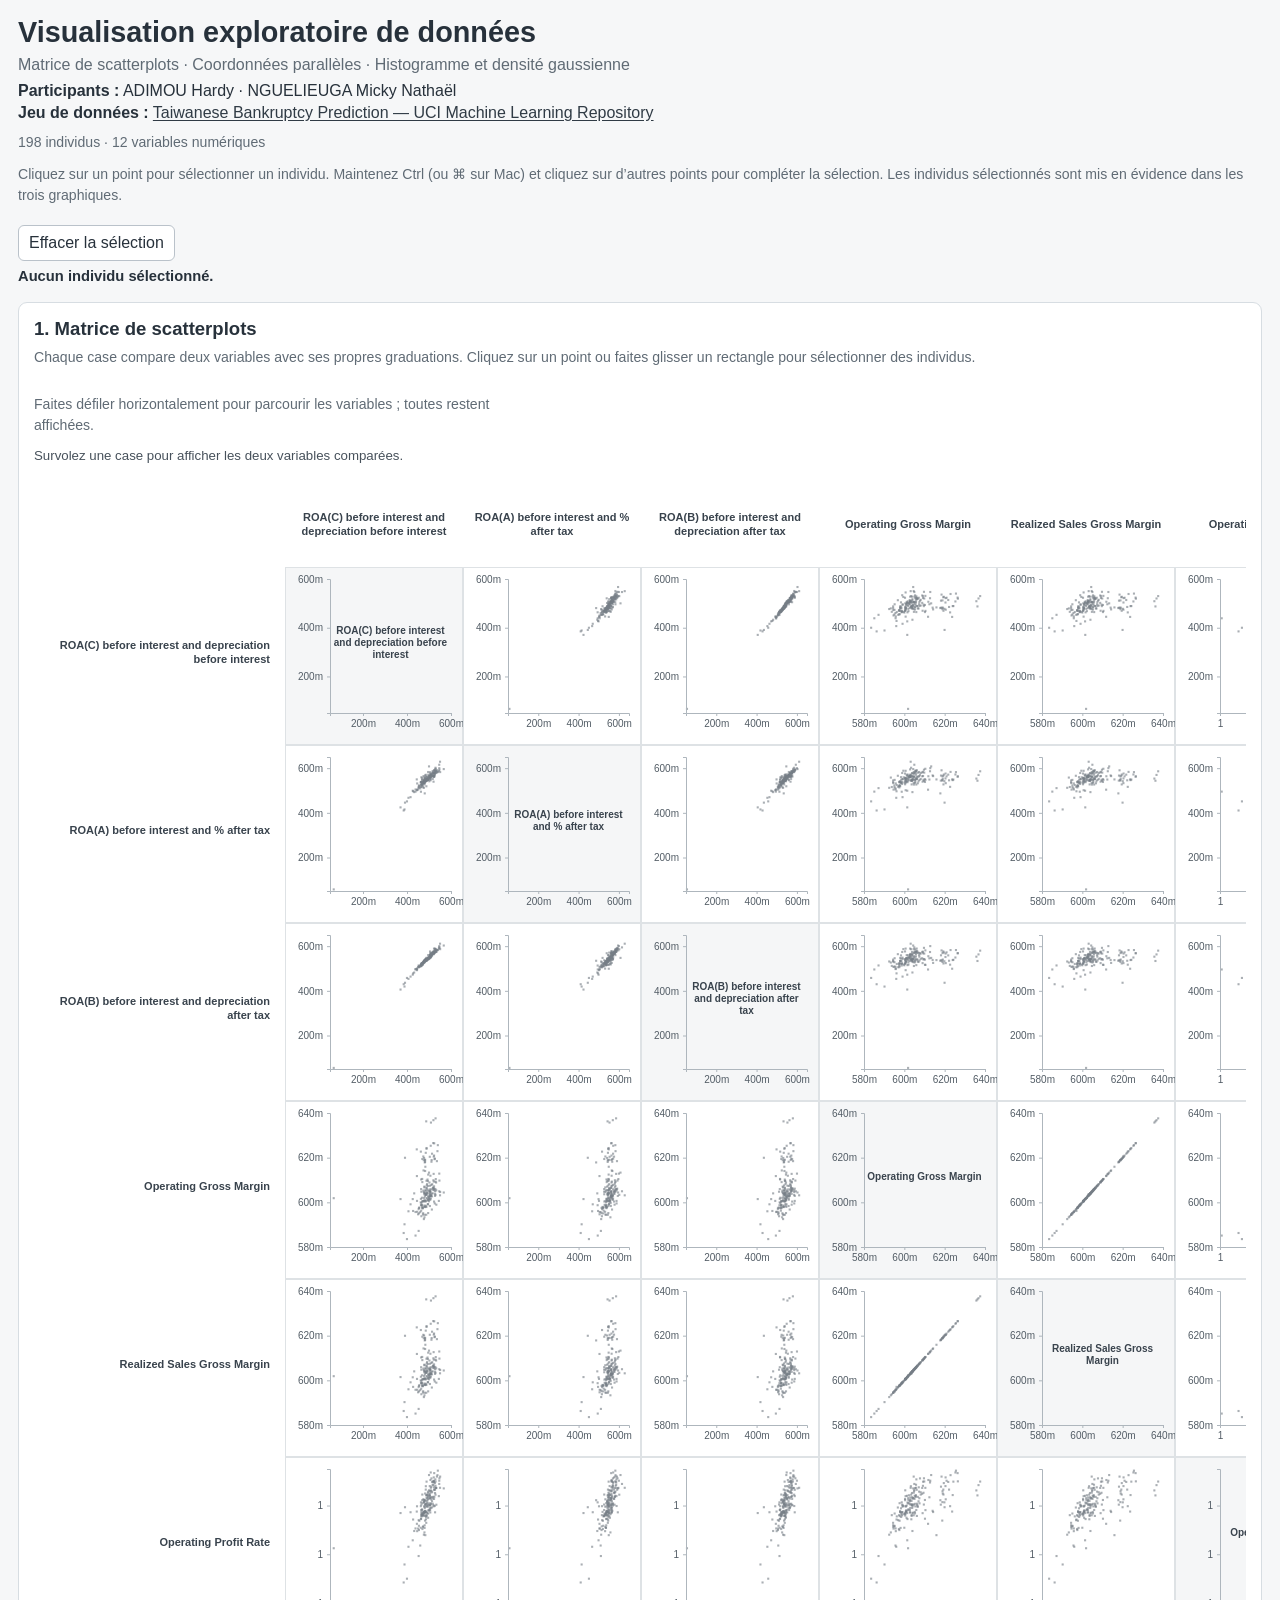
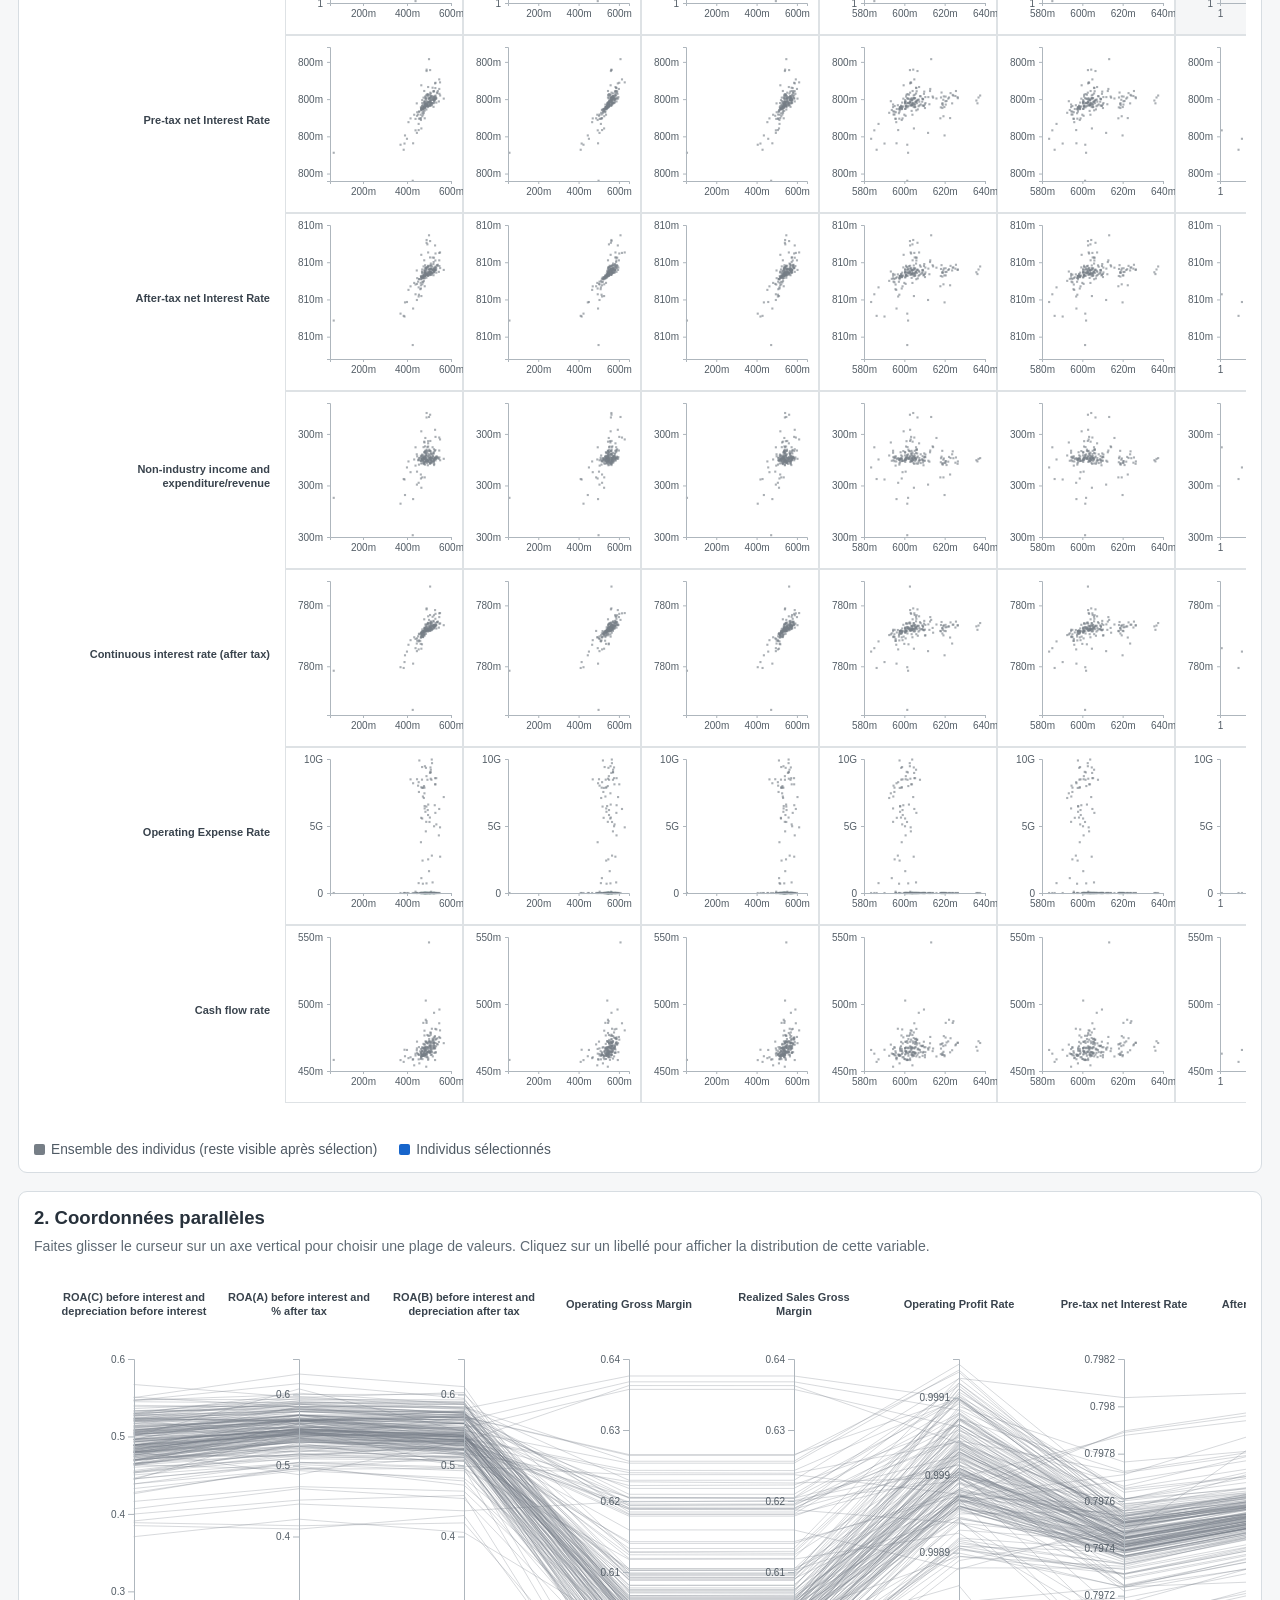
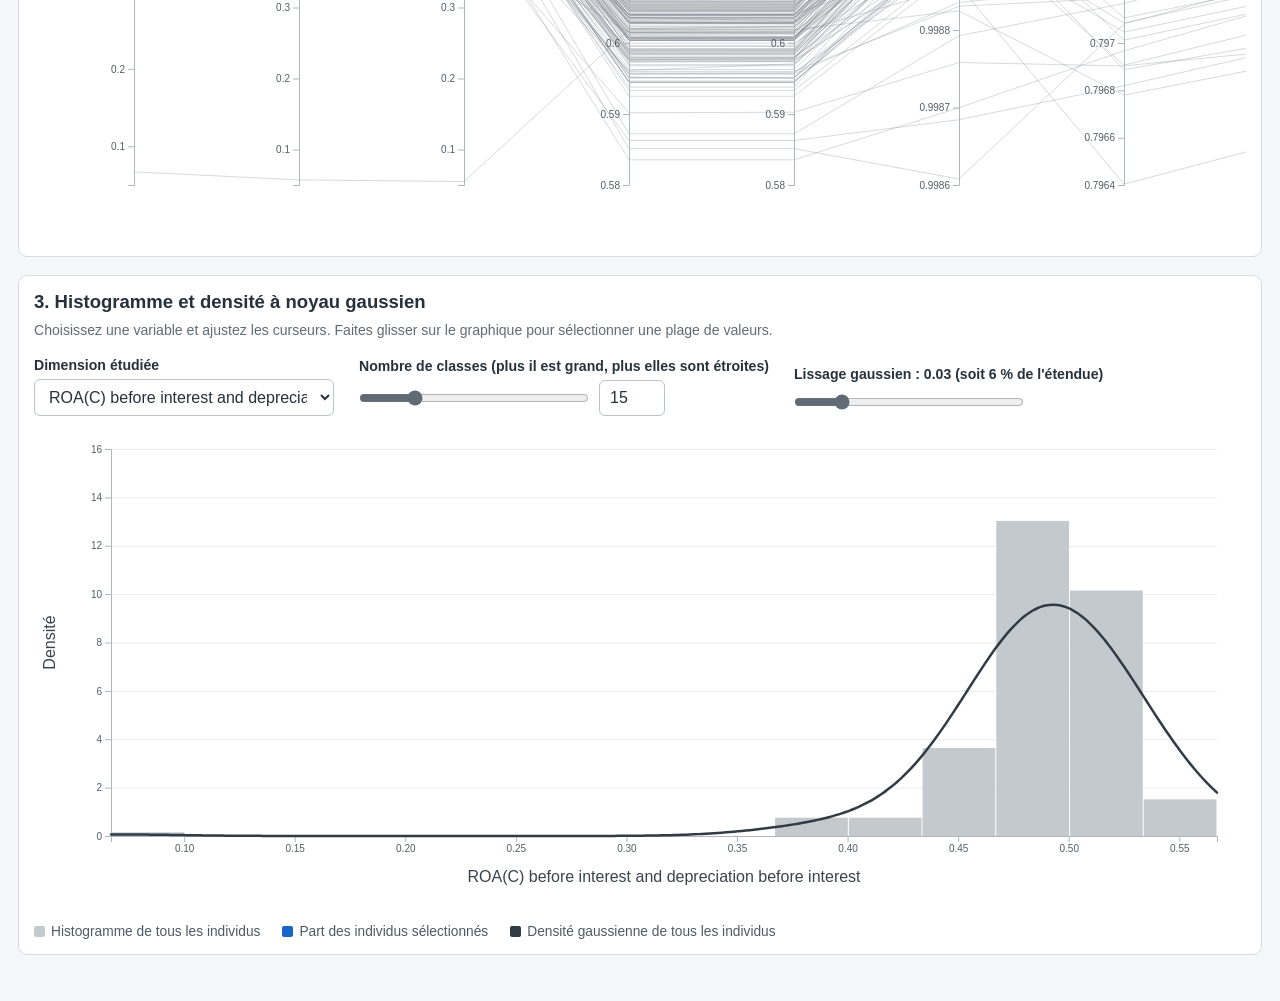
==== commit ad7e8d81: "version final" ====
--- a/index.html
+++ b/index.html
@@ -20,7 +20,7 @@
     </div>
     <p class="meta" id="datasetInfo"></p>
     <div class="panel-head">
-      <p class="hint">Test : sélectionnez des individus dans l’une des trois vues. Ils apparaissent en bleu dans les autres vues (Ctrl/⌘/Maj + clic pour une sélection multiple).</p>
+      <p class="hint">Cliquez sur un point pour sélectionner un individu. Maintenez Ctrl (ou ⌘ sur Mac) et cliquez sur d’autres points pour compléter la sélection. Les individus sélectionnés sont mis en évidence dans les trois graphiques.</p>
       <button type="button" id="clearSelection">Effacer la sélection</button>
     </div>
     <p id="selectionStatus" aria-live="polite">Aucune sélection.</p>
@@ -32,26 +32,28 @@
     <div class="panel-head">
       <div>
         <h2 id="scatterTitle">1. Matrice de scatterplots</h2>
-        <p class="hint">Test : cliquez sur un point ou tracez un rectangle dans une case ; cliquez sur un nom de variable pour afficher sa distribution.</p>
+        <p class="hint">Chaque case compare deux variables avec ses propres graduations. Cliquez sur un point ou faites glisser un rectangle pour sélectionner des individus.</p>
       </div>
-      <p class="hint tip-right">Défilement horizontal possible pour conserver des graphiques lisibles.</p>
+      <p class="hint tip-right">Faites défiler horizontalement pour parcourir les variables ; toutes restent affichées.</p>
     </div>
-    <div id="scatterMatrix" class="scroll-x"></div>
+    <div id="matrixContext" class="matrix-context" aria-live="off">Survolez une case pour afficher les deux variables comparées.</div>
+    <div id="matrixTopScroll" class="matrix-top-scroll" aria-label="Défilement horizontal de la matrice"><div id="matrixTopScrollWidth"></div></div>
+    <div id="scatterMatrix" class="scroll-x matrix-scroll"></div>
     <div class="legend">
-      <span><i class="swatch swatch-neutral"></i>Autres individus</span>
+      <span><i class="swatch swatch-neutral"></i>Ensemble des individus (reste visible après sélection)</span>
       <span><i class="swatch swatch-selected"></i>Individus sélectionnés</span>
     </div>
   </section>
 
   <section class="panel" aria-labelledby="parallelTitle">
     <h2 id="parallelTitle">2. Coordonnées parallèles</h2>
-    <p class="hint">Test : sélectionnez une plage sur un axe vertical ; cliquez sur son libellé pour afficher la distribution correspondante.</p>
+    <p class="hint">Faites glisser le curseur sur un axe vertical pour choisir une plage de valeurs. Cliquez sur un libellé pour afficher la distribution de cette variable.</p>
     <div id="parallelCoordinates" class="scroll-x"></div>
   </section>
 
   <section class="panel" id="distributionPanel" aria-labelledby="distributionTitle">
     <h2 id="distributionTitle">3. Histogramme et densité à noyau gaussien</h2>
-    <p class="hint">Test : choisissez une variable, ajustez les deux curseurs, puis sélectionnez un intervalle horizontal pour vérifier la synchronisation.</p>
+    <p class="hint">Choisissez une variable et ajustez les curseurs. Faites glisser sur le graphique pour sélectionner une plage de valeurs.</p>
     <div class="toolbar">
       <div class="control">
         <label for="dimensionSelect">Dimension étudiée</label>
@@ -169,8 +171,7 @@
 
   for (const k of dimensions) dimensionSelect.add(new Option(k, k));
   document.getElementById("datasetInfo").textContent =
-    `${rows.length} individus · ${allKeys.length} attributs dans les données · ${dimensions.length} attributs numériques visualisés` +
-    (allKeys.length < 15 ? " · Attention : l'énoncé demande au moins une quinzaine d'attributs." : "");
+    `${rows.length.toLocaleString("fr-FR")} individus · ${dimensions.length} variables numériques`;
 
   // Une seule zone de brossage active à la fois, quelle que soit la vue.
   let brushRefs = [];
@@ -198,19 +199,15 @@
   function updateStatus() {
     statusNode.textContent = selected.size
       ? `${selected.size} individu${selected.size > 1 ? "s" : ""} sélectionné${selected.size > 1 ? "s" : ""} sur ${rows.length}.`
-      : "Aucune sélection : tous les individus sont affichés en gris.";
-  }
+      : "Aucun individu sélectionné.";
+  }
+  let scatterState = null;
   function refreshHighlights() {
     const hasSelection = selected.size > 0;
-    d3.select(scatterNode).selectAll(".point")
-      .attr("fill", d => selected.has(d.__id) ? colors.accent : colors.neutral)
-      .attr("opacity", d => selected.has(d.__id) ? 1 : (hasSelection ? .11 : .53))
-      .attr("r", d => selected.has(d.__id) ? 3.6 : (dimensions.length >= 12 ? 2.15 : 2.8))
-      .attr("stroke", d => selected.has(d.__id) ? "white" : "none")
-      .attr("stroke-width", d => selected.has(d.__id) ? .7 : 0);
+    drawScatterHighlights(); // Base grise permanente, sélection bleue sur une couche distincte.
     d3.select(parallelNode).selectAll(".individual")
       .attr("stroke", d => selected.has(d.__id) ? colors.accent : colors.neutral)
-      .attr("opacity", d => selected.has(d.__id) ? .96 : (hasSelection ? .055 : .24))
+      .attr("opacity", d => selected.has(d.__id) ? .95 : .31)
       .attr("stroke-width", d => selected.has(d.__id) ? 2.1 : .95)
       .sort((a, b) => Number(selected.has(a.__id)) - Number(selected.has(b.__id)));
 
@@ -242,24 +239,71 @@
     document.getElementById("distributionPanel").scrollIntoView({ behavior: "smooth", block: "start" });
   }
 
+  // Les points sont peints sur un canvas pour ne pas créer des centaines de milliers
+  // de cercles SVG avec les matrices contenant de nombreuses variables.
+  // Une couche distincte affiche les individus sélectionnés sans estomper les autres.
+  function drawScatterHighlights() {
+    if (!scatterState) return;
+    const { highlightedCanvas, highlightedCtx, cells, dpr } = scatterState;
+    const ctx = highlightedCtx;
+    ctx.clearRect(0, 0, highlightedCanvas.width / dpr, highlightedCanvas.height / dpr);
+    if (!selected.size) return;
+    ctx.fillStyle = colors.accent;
+    ctx.strokeStyle = "#fff";
+    ctx.lineWidth = .65;
+    const selectedRows = [...selected].map(id => rows[id]).filter(Boolean);
+    for (const cell of cells) {
+      if (cell.diagonal) continue;
+      const { xKey, yKey, x, y, ox, oy } = cell;
+      for (const row of selectedRows) {
+        if (!Number.isFinite(row[xKey]) || !Number.isFinite(row[yKey])) continue;
+        const px = ox + x(row[xKey]);
+        const py = oy + y(row[yKey]);
+        ctx.beginPath();
+        ctx.arc(px, py, 3.5, 0, 2 * Math.PI);
+        ctx.fill();
+        ctx.stroke();
+      }
+    }
+  }
+
   function drawScatterMatrix() {
     scatterNode.innerHTML = "";
+    scatterState = null;
     const n = dimensions.length;
-    const viewportWidth = scatterNode.clientWidth || 1100;
-    const baseCell = Math.max(172, Math.min(220, Math.floor((viewportWidth - 300) / n)));
-    const rowLineCount = Math.max(...dimensions.map(k => splitLines(k, 223).length));
-    const cell = Math.max(baseCell, Math.ceil(rowLineCount * 13.5 + 24));
-    const topLineCount = Math.max(...dimensions.map(k => splitLines(k, cell - 24).length));
-    // Marges calculées : pas de texte coupé, même si les noms sont longs.
-    const margin = { top: Math.max(78, Math.ceil(topLineCount * 13.5 + 23)), right: 28, bottom: 27, left: 265 };
+    const viewportWidth = scatterNode.clientWidth || 1024;
+    // Taille stable en pixels : la matrice n'est plus réduite pour tenir dans la fenêtre.
+    const cell = n <= 5 ? 196 : n <= 12 ? 178 : 164;
+    const rowLineCount = Math.max(...dimensions.map(k => splitLines(k, 222).length));
+    const columnLineCount = Math.max(...dimensions.map(k => splitLines(k, cell - 22).length));
+    const margin = {
+      top: Math.max(78, columnLineCount * 14 + 26),
+      right: 24, bottom: 16,
+      left: Math.max(245, Math.min(320, rowLineCount * 3 + 245))
+    };
     const width = margin.left + n * cell + margin.right;
     const height = margin.top + n * cell + margin.bottom;
-    const svg = d3.select(scatterNode).append("svg")
+    // Évite de dépasser les limites des canvases pour de très grands jeux de données.
+    // Le DPR reste à 1 sur les grandes matrices, ce qui limite aussi la mémoire.
+    const dpr = width * height > 5e6 ? 1 : Math.min(window.devicePixelRatio || 1, 1.5);
+    const stage = d3.select(scatterNode).append("div")
+      .attr("class", "matrix-stage")
+      .style("width", `${width}px`).style("height", `${height}px`);
+    function addCanvas(className) {
+      const canvas = stage.append("canvas").attr("class", className)
+        .attr("width", Math.round(width * dpr)).attr("height", Math.round(height * dpr))
+        .style("width", `${width}px`).style("height", `${height}px`).node();
+      const ctx = canvas.getContext("2d", { alpha: true });
+      ctx.setTransform(dpr, 0, 0, dpr, 0, 0);
+      return { canvas, ctx };
+    }
+    const base = addCanvas("matrix-canvas matrix-base");
+    const highlight = addCanvas("matrix-canvas matrix-highlight");
+    const svg = stage.append("svg").attr("class", "matrix-svg")
       .attr("viewBox", `0 0 ${width} ${height}`)
       .attr("width", width).attr("height", height)
-      .style("width", `${width}px`)
-      .style("height", `${height}px`)
-      .attr("role", "img").attr("aria-label", "Matrice de comparaison de toutes les dimensions deux à deux");
+      .attr("role", "img")
+      .attr("aria-label", "Matrice des scatterplots de toutes les variables avec graduations dans chaque case");
 
     const extents = {};
     for (const key of dimensions) {
@@ -267,82 +311,109 @@
       if (extent[0] === extent[1]) extent = [extent[0] - 1, extent[1] + 1];
       extents[key] = extent;
     }
-    const inner = { left: 30, right: cell - 12, top: 11, bottom: cell - 28 };
+    const inner = { left: 45, right: cell - 12, top: 12, bottom: cell - 32 };
+    const cells = [];
+    const contextNode = document.getElementById("matrixContext");
+    const defaultContext = "Survolez une case pour afficher les deux variables comparées.";
 
     dimensions.forEach((key, index) => {
-      appendWrappedLabel(svg, key, margin.left + index * cell + cell / 2, margin.top / 2, cell - 24,
-        { className: "matrix-heading matrix-label matrix-dimension", onClick: displayDimension });
-      appendWrappedLabel(svg, key, margin.left - 27, margin.top + index * cell + cell / 2, margin.left - 42,
-        { className: "matrix-row-label matrix-label matrix-dimension", anchor: "end", onClick: displayDimension });
+      appendWrappedLabel(svg, key, margin.left + index * cell + cell / 2, margin.top / 2,
+        cell - 20, { className: "matrix-heading matrix-label matrix-dimension", onClick: displayDimension });
+      appendWrappedLabel(svg, key, margin.left - 15, margin.top + index * cell + cell / 2,
+        margin.left - 26, { className: "matrix-row-label matrix-label matrix-dimension",
+          anchor: "end", onClick: displayDimension });
     });
 
-    dimensions.forEach((yKey, r) => dimensions.forEach((xKey, c) => {
-      const g = svg.append("g")
-        .attr("transform", `translate(${margin.left + c * cell},${margin.top + r * cell})`);
-      g.append("rect").attr("x", 4).attr("y", 4)
-        .attr("width", cell - 8).attr("height", cell - 8)
-        .attr("fill", r === c ? "#f5f6f7" : "#fff")
-        .attr("stroke", "#e3e7ea");
-
-      if (r === c) {
-        appendWrappedLabel(g, xKey, cell / 2, cell / 2, cell - 24,
-          { className: "matrix-label matrix-dimension", fontSize: 11, onClick: displayDimension });
-        return;
-      }
-
+    for (let r = 0; r < n; r++) for (let c = 0; c < n; c++) {
+      const yKey = dimensions[r], xKey = dimensions[c];
+      const ox = margin.left + c * cell, oy = margin.top + r * cell;
+      const g = svg.append("g").attr("transform", `translate(${ox},${oy})`);
+      const diagonal = r === c;
+      g.append("rect").attr("class", "matrix-cell")
+        .attr("x", .5).attr("y", .5).attr("width", cell - 1).attr("height", cell - 1)
+        .attr("fill", diagonal ? "#f5f6f7" : "none");
       const x = d3.scaleLinear().domain(extents[xKey]).nice().range([inner.left, inner.right]);
       const y = d3.scaleLinear().domain(extents[yKey]).nice().range([inner.bottom, inner.top]);
-      // Sélection rectangulaire : les deux coordonnées doivent être dans la zone.
-      const brush = d3.brush()
-        .extent([[inner.left, inner.top], [inner.right, inner.bottom]])
-        .on("end", function(event) {
-          if (!event.sourceEvent) return; // Ignorer les effacements programmatiques.
-          if (!event.selection) {
-            replaceSelection([], this);
-            return;
+      const cellInfo = { xKey, yKey, x, y, ox, oy, diagonal };
+      cells.push(cellInfo);
+      if (diagonal) {
+        appendWrappedLabel(g, xKey, (inner.left + inner.right) / 2,
+          (inner.top + inner.bottom) / 2, inner.right - inner.left - 6,
+          { className: "matrix-label matrix-dimension", fontSize: 10, onClick: displayDimension });
+      } else {
+        // Toutes les observations restent tracées dans leur cellule (pas d'échantillonnage).
+        const ctx = base.ctx;
+        ctx.fillStyle = colors.neutral;
+        ctx.globalAlpha = .62;
+        const pointSize = n > 15 ? 1.6 : 2.1;
+        for (const row of rows) {
+          if (!Number.isFinite(row[xKey]) || !Number.isFinite(row[yKey])) continue;
+          const px = ox + x(row[xKey]);
+          const py = oy + y(row[yKey]);
+          ctx.fillRect(px - pointSize / 2, py - pointSize / 2, pointSize, pointSize);
+        }
+        ctx.globalAlpha = 1;
+        const brush = d3.brush().extent([[inner.left, inner.top], [inner.right, inner.bottom]])
+          .on("end", function(event) {
+            if (!event.sourceEvent || !event.selection) return;
+            const [[bx0, by0], [bx1, by1]] = event.selection;
+            replaceSelection(rows.filter(d => Number.isFinite(d[xKey]) && Number.isFinite(d[yKey]) &&
+              x(d[xKey]) >= bx0 && x(d[xKey]) <= bx1 &&
+              y(d[yKey]) >= by0 && y(d[yKey]) <= by1).map(d => d.__id), this);
+          });
+        const brushGroup = g.append("g").attr("class", "brush").call(brush);
+        brushRefs.push({ node: brushGroup.node(), brush });
+        // Cliquer directement dans une case sélectionne le point gris ou bleu le plus proche.
+        // Les éléments SVG de brossage gèrent aussi le glisser-déposer.
+        brushGroup.on("click.point-pick", function(event) {
+          if (event.defaultPrevented || event.target.classList.contains("handle")) return;
+          const [px, py] = d3.pointer(event, g.node());
+          const maxDistanceSquared = 6.5 * 6.5;
+          let best = null, bestDistance = maxDistanceSquared;
+          for (const row of rows) {
+            if (!Number.isFinite(row[xKey]) || !Number.isFinite(row[yKey])) continue;
+            const dx = px - x(row[xKey]), dy = py - y(row[yKey]);
+            const distance = dx * dx + dy * dy;
+            if (distance <= bestDistance) {
+              // Pour Ctrl+clic à position identique, préférer un point non sélectionné.
+              const score = distance + ((event.ctrlKey || event.metaKey) && selected.has(row.__id) ? 10 : 0);
+              if (score <= bestDistance) { bestDistance = score; best = row; }
+            }
           }
-          const [[x0, y0], [x1, y1]] = event.selection;
-          const ids = rows.filter(d => Number.isFinite(d[xKey]) && Number.isFinite(d[yKey]) &&
-            x(d[xKey]) >= x0 && x(d[xKey]) <= x1 &&
-            y(d[yKey]) >= y0 && y(d[yKey]) <= y1).map(d => d.__id);
-          replaceSelection(ids, this);
+          if (!best) return;
+          if (event.ctrlKey || event.metaKey || event.shiftKey) toggleSelection(best.__id);
+          else replaceSelection([best.__id]);
         });
-      // Placer le brush avant les points conserve les clics sur les points.
-      const brushGroup = g.append("g").attr("class", "brush").call(brush);
-      brushRefs.push({ node: brushGroup.node(), brush });
-
-      g.selectAll(".point")
-        .data(rows.filter(d => Number.isFinite(d[xKey]) && Number.isFinite(d[yKey])))
-        .join("circle").attr("class", "point")
-        .attr("cx", d => x(d[xKey])).attr("cy", d => y(d[yKey]))
-        .on("click", (event, d) => {
-          event.stopPropagation();
-          if (event.ctrlKey || event.metaKey || event.shiftKey) toggleSelection(d.__id);
-          else replaceSelection([d.__id]);
-        })
-        .append("title")
-        .text(d => `Individu n° ${d.__id + 1}\n${xKey} : ${fmt(d[xKey])}\n${yKey} : ${fmt(d[yKey])}`);
-
-      // Graduations seulement sur le bord inférieur/gauche : lecture sans surcharge.
-      if (r === n - 1) {
-        g.append("g").attr("class", "axis")
-          .attr("transform", `translate(0,${inner.bottom})`)
-          .call(d3.axisBottom(x).ticks(3).tickSize(3).tickFormat(d3.format("~g")));
+        brushGroup.on("mouseenter.matrix-context mousemove.matrix-context", () => {
+          contextNode.textContent = `Horizontal : ${xKey}   |   Vertical : ${yKey}`;
+        }).on("mouseleave.matrix-context", () => { contextNode.textContent = defaultContext; });
+        brushGroup.append("title").text(`Axe X : ${xKey}\nAxe Y : ${yKey}`);
       }
-      if (c === 0) {
-        g.append("g").attr("class", "axis")
-          .attr("transform", `translate(${inner.left},0)`)
-          .call(d3.axisLeft(y).ticks(3).tickSize(3).tickFormat(d3.format("~g")));
-      }
-    }));
+      // Des graduations dans chaque case, et non seulement en bas ou à gauche.
+      const ticks = cell < 175 ? 2 : 3;
+      g.append("g").attr("class", "axis axis-matrix")
+        .attr("transform", `translate(0,${inner.bottom})`)
+        .call(d3.axisBottom(x).ticks(ticks).tickSize(3).tickPadding(4).tickFormat(d3.format(".2~s")));
+      g.append("g").attr("class", "axis axis-matrix")
+        .attr("transform", `translate(${inner.left},0)`)
+        .call(d3.axisLeft(y).ticks(ticks).tickSize(3).tickPadding(4).tickFormat(d3.format(".2~s")));
+    }
+    scatterState = { highlightedCanvas: highlight.canvas, highlightedCtx: highlight.ctx, cells, dpr };
+    const topScroll = document.getElementById("matrixTopScroll");
+    document.getElementById("matrixTopScrollWidth").style.width = `${width}px`;
+    const requiresScroll = width > viewportWidth + 2;
+    topScroll.hidden = !requiresScroll;
+    topScroll.onscroll = () => { if (Math.abs(scatterNode.scrollLeft - topScroll.scrollLeft) > 1) scatterNode.scrollLeft = topScroll.scrollLeft; };
+    scatterNode.onscroll = () => { if (Math.abs(topScroll.scrollLeft - scatterNode.scrollLeft) > 1) topScroll.scrollLeft = scatterNode.scrollLeft; };
+    drawScatterHighlights();
   }
 
   function drawParallel() {
     parallelNode.innerHTML = "";
     // Espacer les axes : leurs libellés, même longs, tiennent sur plusieurs lignes.
-    const axisGap = 205;
-    const axisLabelLines = Math.max(...dimensions.map(k => splitLines(k, 188).length));
-    const margin = { top: Math.max(112, Math.ceil(axisLabelLines * 13.5 + 36)), right: 133, bottom: 42, left: 133 };
+    const axisGap = 165;
+    const axisLabelLines = Math.max(...dimensions.map(k => splitLines(k, 150).length));
+    const margin = { top: Math.max(90, Math.ceil(axisLabelLines * 13.5 + 30)), right: 100, bottom: 42, left: 100 };
     const width = Math.max(parallelNode.clientWidth || 1100, (dimensions.length - 1) * axisGap + margin.left + margin.right);
     const height = margin.top + 426 + margin.bottom;
     const x = d3.scalePoint().domain(dimensions).range([margin.left, width - margin.right]);
@@ -378,7 +449,7 @@
     axes.append("g").attr("class", "axis")
       .each(function(key) { d3.select(this).call(d3.axisLeft(y[key]).ticks(6).tickFormat(d3.format("~g"))); });
     axes.each(function(key) {
-      appendWrappedLabel(d3.select(this), key, 0, margin.top / 2 - 6, 188,
+      appendWrappedLabel(d3.select(this), key, 0, margin.top / 2 - 6, 150,
         { className: "dimension-label", fontSize: 11, onClick: displayDimension });
     });
     axes.each(function(key) {
--- a/style.css
+++ b/style.css
@@ -9,8 +9,8 @@
   --accent: #1765cb; /* Une seule couleur vive : les individus sélectionnés. */
 }
 * { box-sizing: border-box; }
-body { margin: 0; padding: 20px 24px 38px; }
-main { max-width: 1750px; margin: 0 auto; }
+body { margin: 0; padding: 16px 18px 28px; min-width: 0; }
+main { width: 100%; max-width: none; margin: 0 auto; }
 h1 { margin: 0 0 6px; font-size: 1.8rem; }
 h2 { margin: 0 0 7px; font-size: 1.16rem; }
 p { margin: 7px 0; }
@@ -19,13 +19,25 @@
 header { margin-bottom: 18px; }
 .panel {
   margin: 0 0 18px;
-  padding: 20px;
+  padding: 15px;
   background: #fff;
   border: 1px solid var(--border);
   border-radius: 9px;
 }
 .panel-head { display: flex; align-items: flex-start; justify-content: space-between; gap: 12px; flex-wrap: wrap; }
 .scroll-x { width: 100%; min-width: 0; max-width: 100%; overflow-x: auto; overflow-y: hidden; padding: 5px 0 14px; }
+.matrix-scroll { position: relative; }
+.matrix-stage { position: relative; background: #fff; }
+.matrix-canvas, .matrix-svg { position: absolute; left: 0; top: 0; display: block; }
+.matrix-canvas { pointer-events: none; }
+.matrix-svg { overflow: visible; }
+.matrix-context { min-height: 22px; padding: 4px 0; color: #47515b; font-size: .83rem; font-weight: 500; }
+.matrix-top-scroll { height: 17px; overflow-x: auto; overflow-y: hidden; }
+.matrix-top-scroll > div { height: 1px; }
+.matrix-top-scroll[hidden] { display: none; }
+.matrix-cell { stroke: #dee2e5; stroke-width: 1; }
+.axis-matrix text { font-size: 9.5px; }
+
 .scroll-x svg { display: block; flex-shrink: 0; max-width: none; }
 #distribution svg { display: block; max-width: none; }
 .axis path, .axis line { stroke: #aeb6bd; }
@@ -79,3 +91,9 @@
 .matrix-label { fill: #39434d; font-weight: 600; }
 .dimension-label { fill: #39434d; font-weight: 600; }
 svg text { font-family: Arial, Helvetica, sans-serif; }
+
+/* Les graphiques sont disposés verticalement : le nombre de variables n'est pas limité. */
+section.panel { width: 100%; }
+#parallelCoordinates svg { max-width: none; }
+#distribution svg { width: 100%; height: auto; max-width: none; }
+@media (max-width: 800px) { .panel-head { display: block; } }
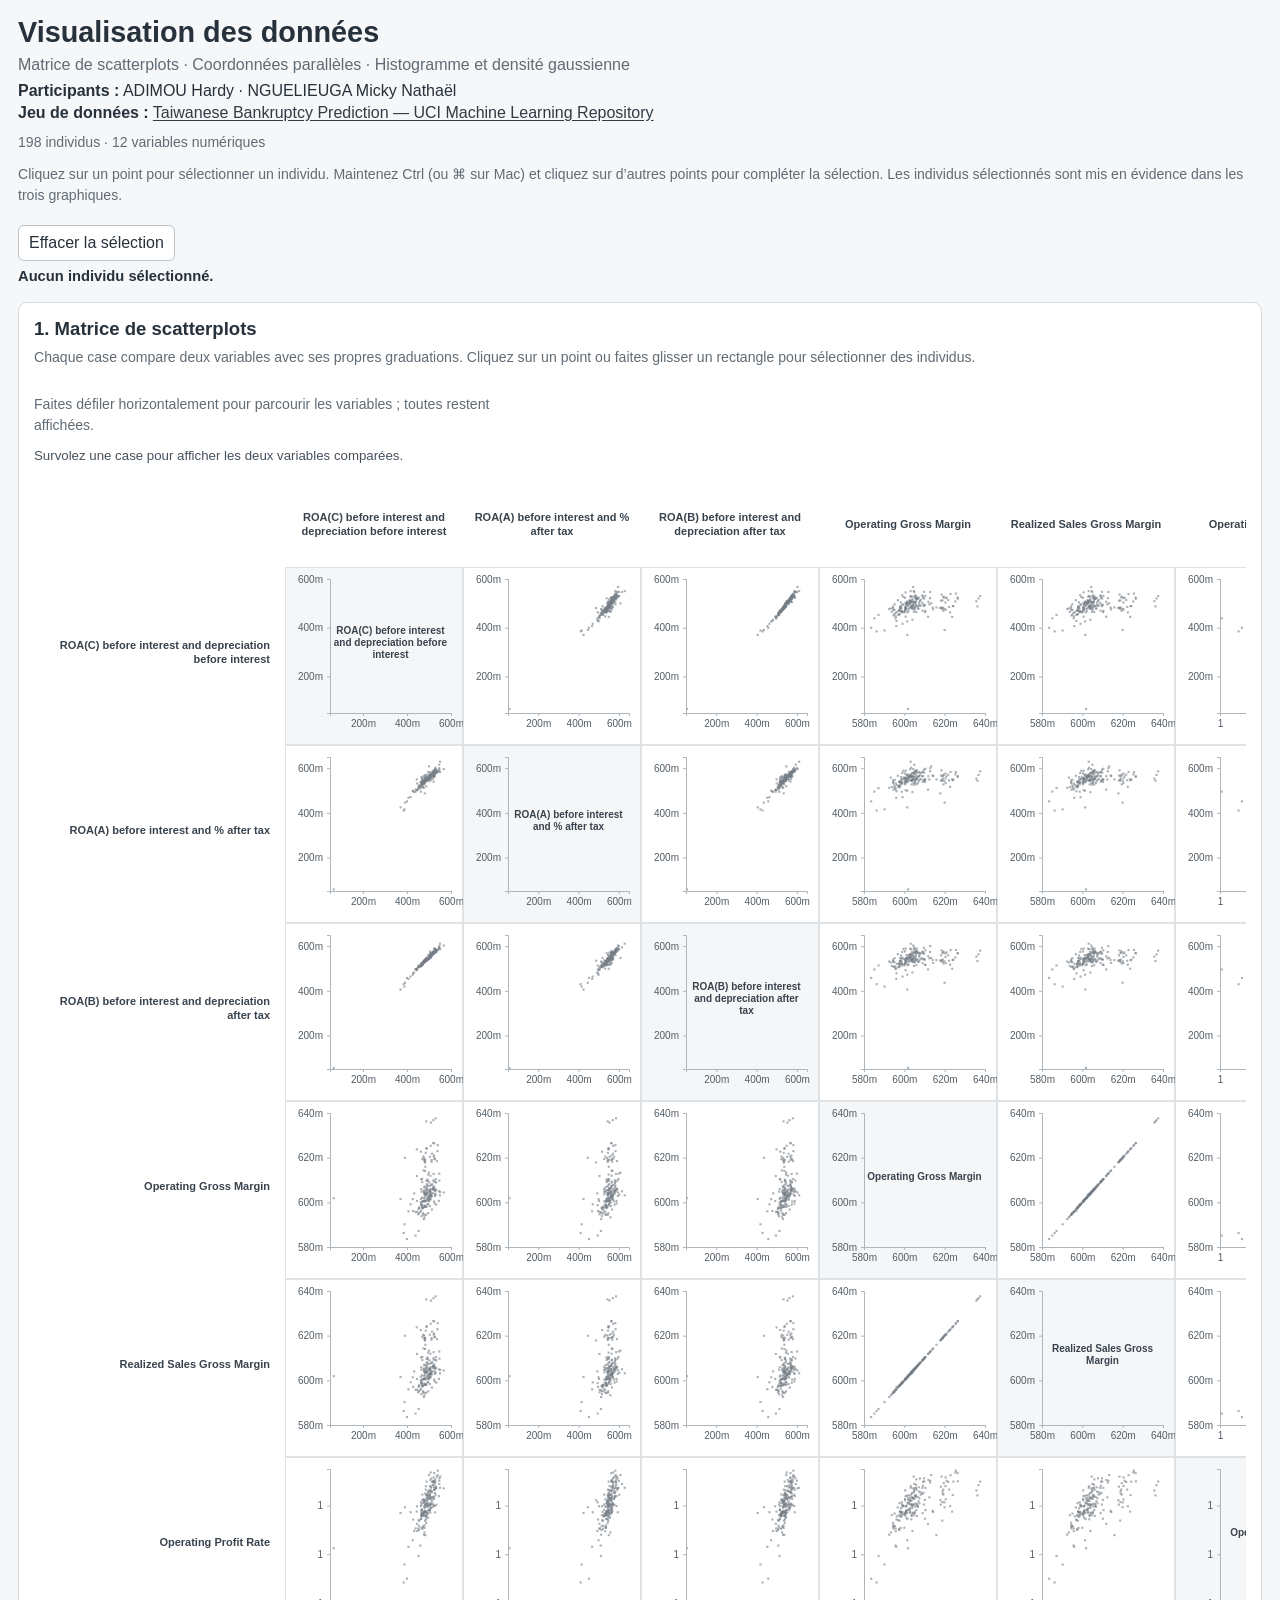
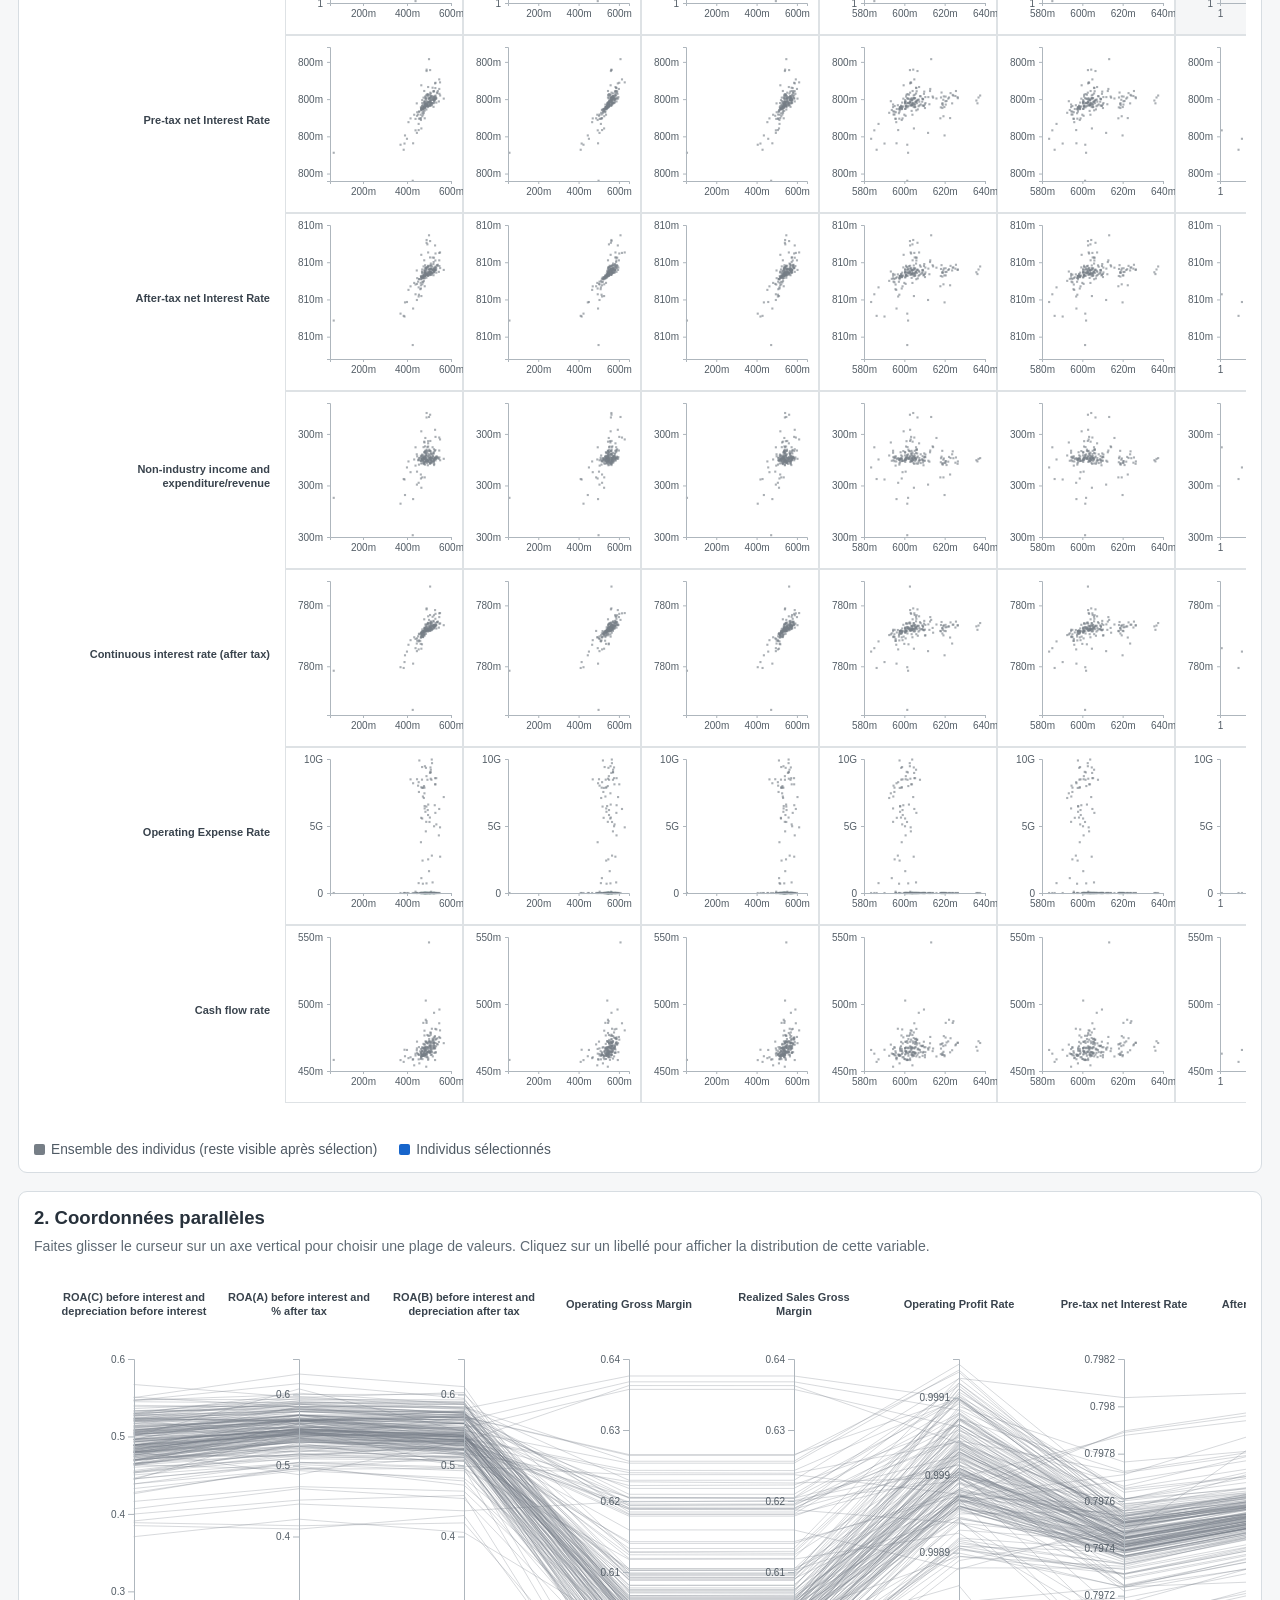
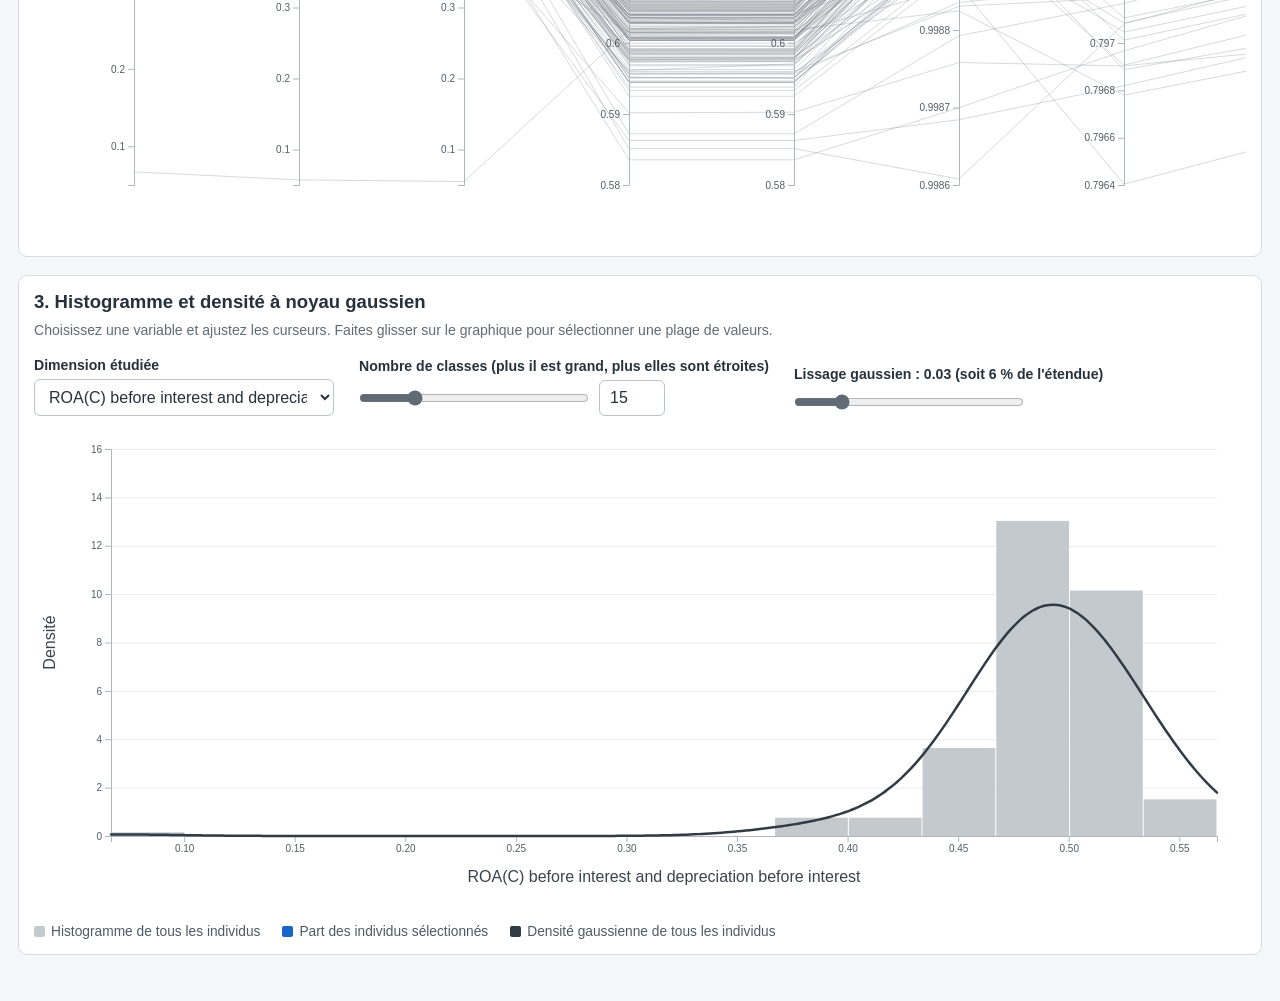
==== commit 8b56f310: "version finale 2" ====
--- a/index.html
+++ b/index.html
@@ -3,7 +3,7 @@
 <head>
   <meta charset="UTF-8">
   <meta name="viewport" content="width=device-width, initial-scale=1">
-  <title>TP D3.js — Visualisation exploratoire</title>
+  <title> Visualisation des données</title>
   <!-- Conserver ces deux fichiers dans le même dossier que ce HTML. -->
   <script src="data.js"></script>
   <script src="d3.v7.min.js"></script>
@@ -12,7 +12,7 @@
 <body>
 <main>
   <header>
-    <h1>Visualisation exploratoire de données</h1>
+    <h1>Visualisation des données</h1>
     <p class="muted">Matrice de scatterplots · Coordonnées parallèles · Histogramme et densité gaussienne</p>
     <div class="header-meta">
       <p><strong>Participants :</strong> ADIMOU Hardy · NGUELIEUGA Micky Nathaël</p>
